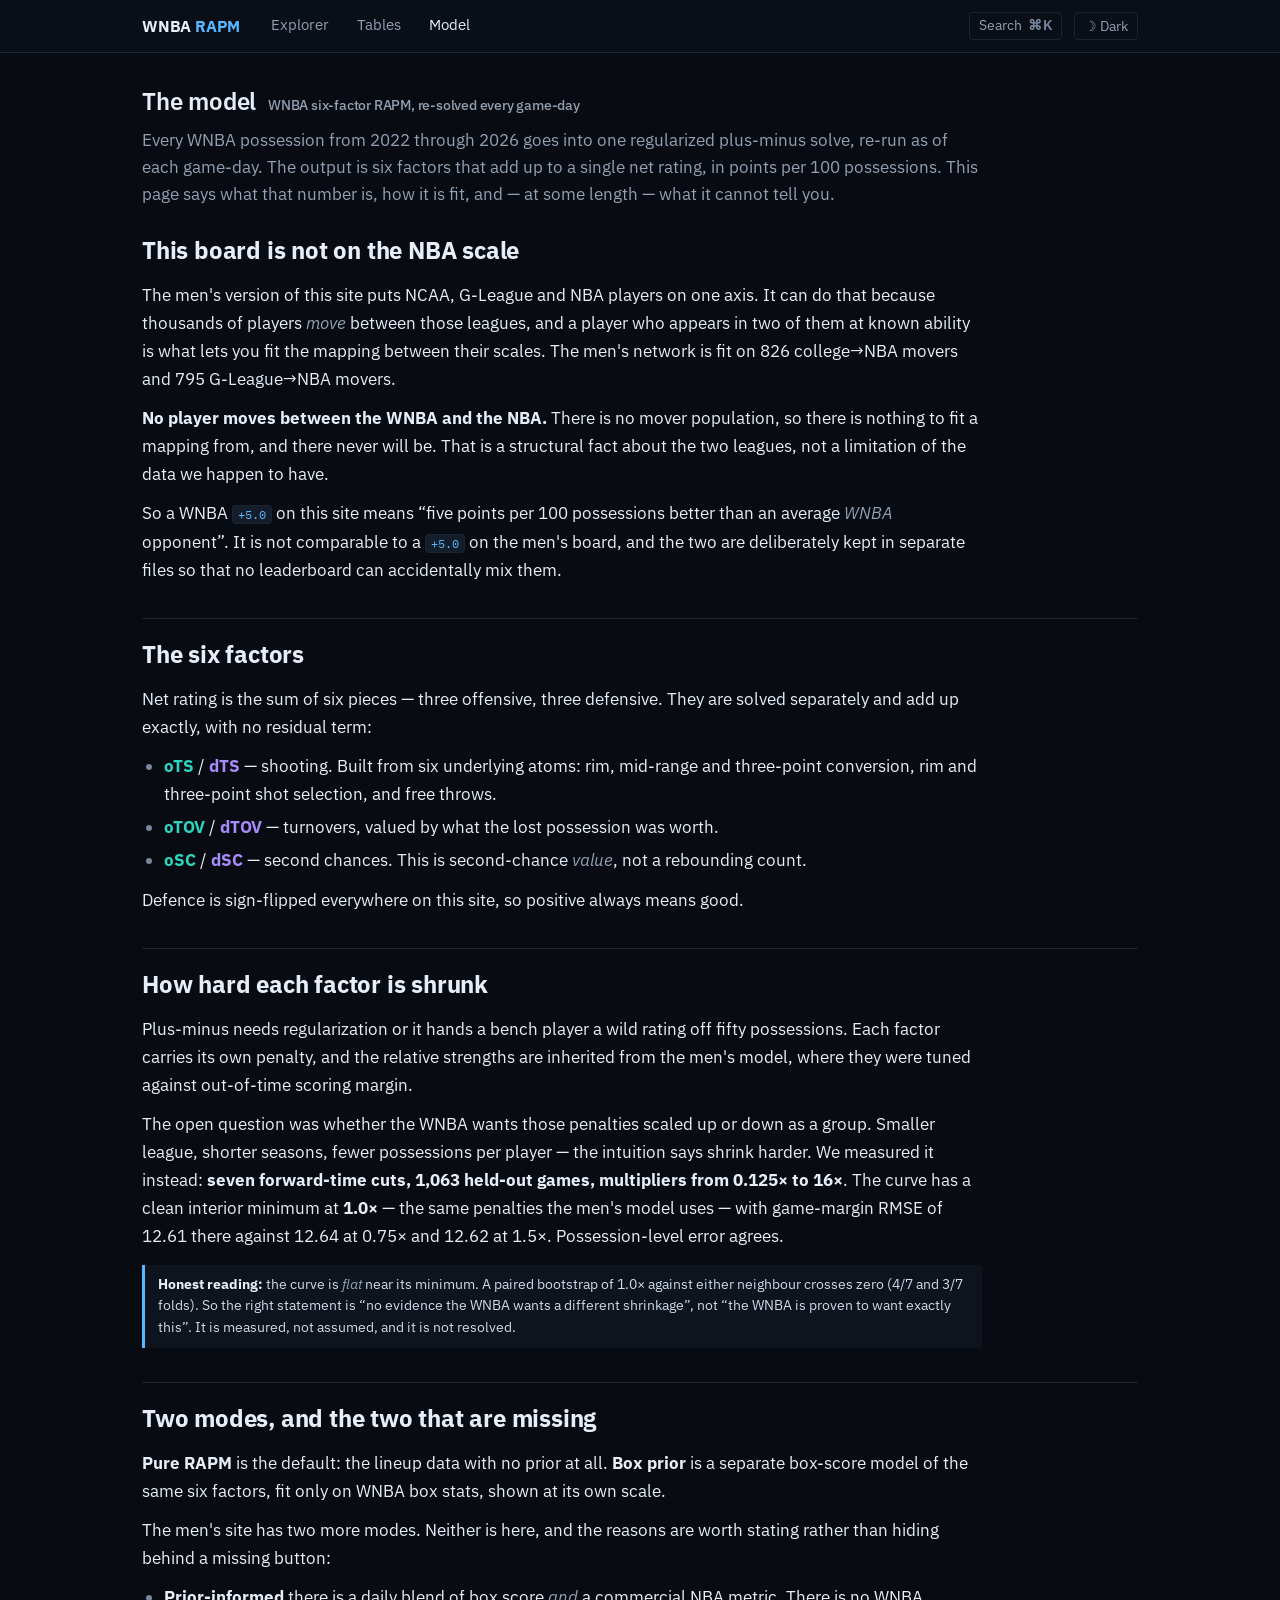
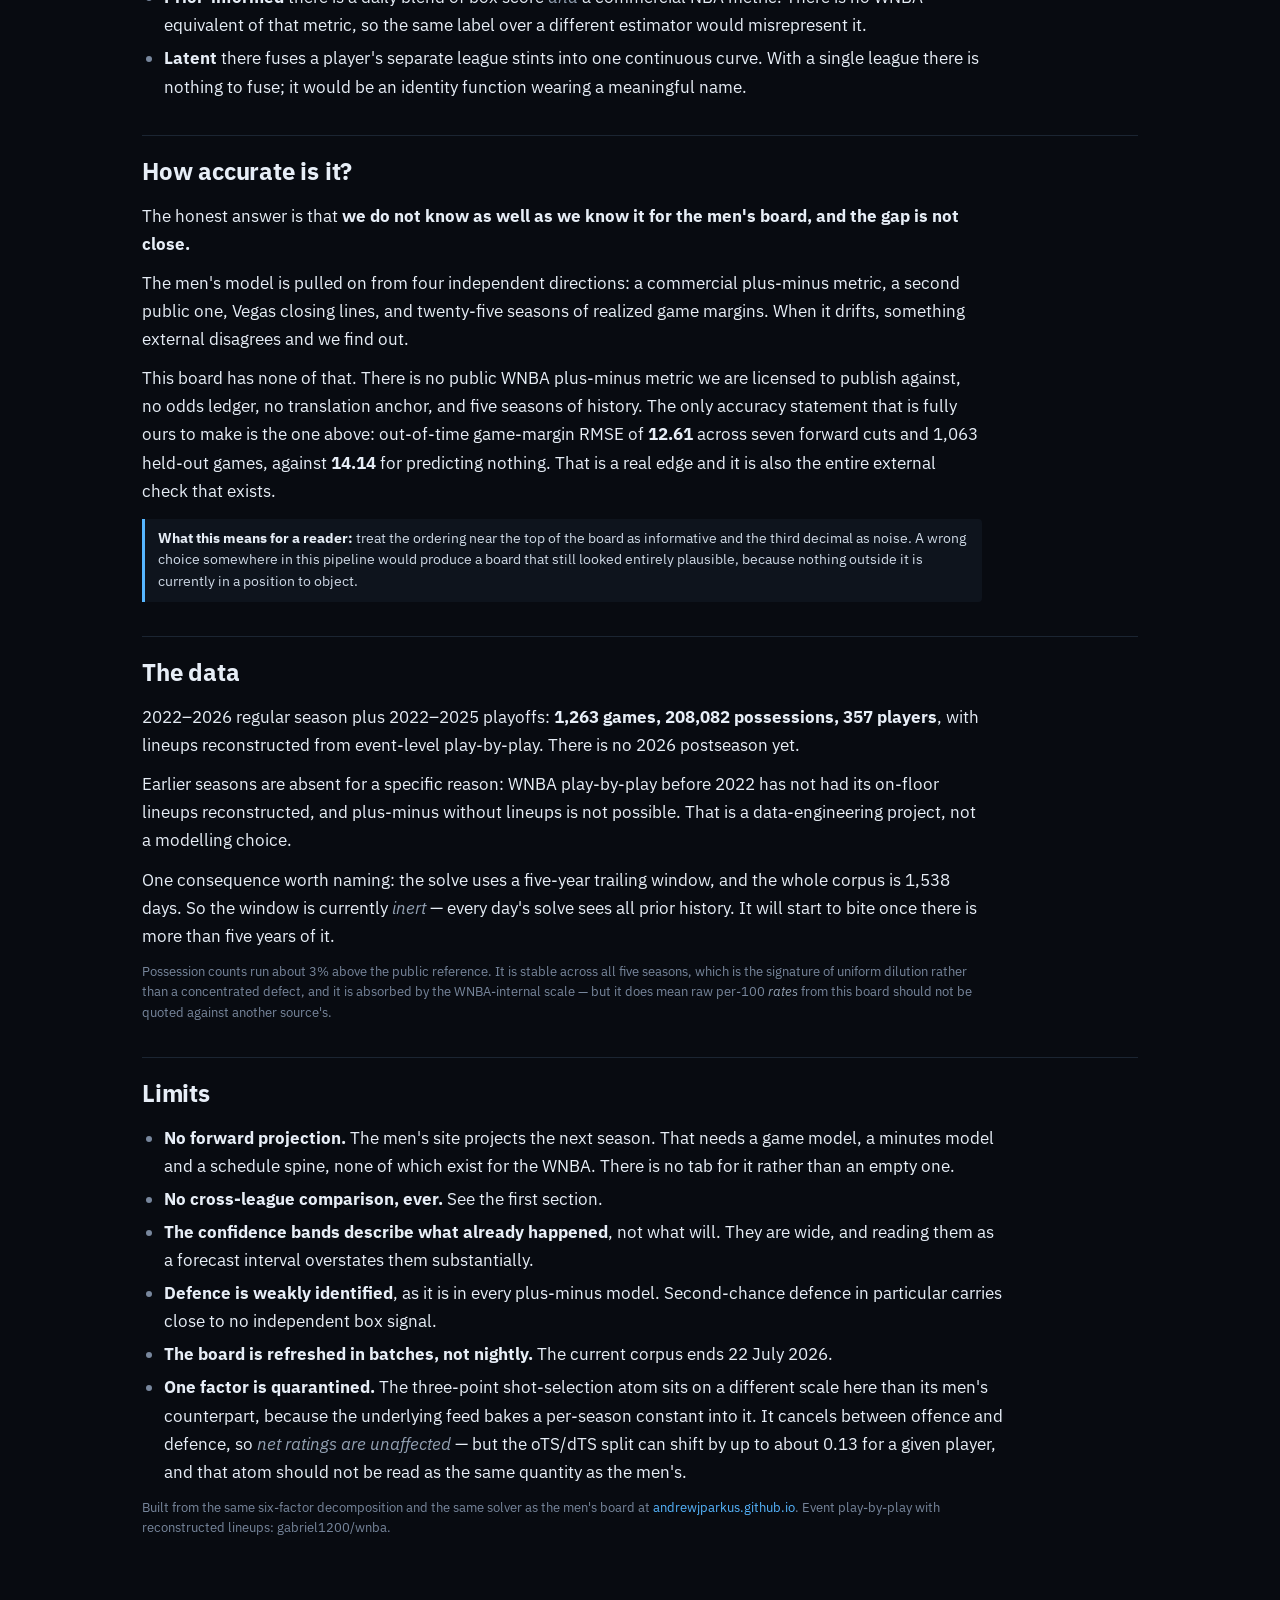
==== model.html @ 567971f6 "WNBA Daily RAPM — initial publish Six-factor WNBA RAPM re-solved every game-day, 2022-2026: 1,263 ga" ====
<!doctype html><html lang="en"><head>
<meta charset="utf-8"><meta name="viewport" content="width=device-width,initial-scale=1">
<title>Model — WNBA Daily RAPM</title>
<link rel="stylesheet" href="site.css">
<link rel="icon" href="favicon.svg"><link rel="manifest" href="manifest.webmanifest">
<style>
  /* Same one-column prose shell as the men's model page. Deliberately hand-written rather
     than forked: that page's spine is its accuracy and closing-line panels, and this board
     has neither. A fork would have been mostly deletions plus a misleading skeleton. */
  .doc{max-width:var(--maxw);margin:0 auto;padding:var(--sp-5) 22px 80px}
  .doc .lede{color:var(--muted);font-size:var(--fs-4);margin:8px 0 0;line-height:1.6;max-width:840px}
  .prose{min-width:0;line-height:1.65}
  .prose h2,.prose h3{scroll-margin-top:62px}
  .prose h2{font-size:var(--fs-5);font-weight:700;margin:34px 0 8px;padding-top:16px;
    border-top:1px solid var(--line);letter-spacing:-.2px;color:var(--text)}
  .prose h2:first-of-type{border-top:0;padding-top:6px;margin-top:16px}
  .prose h3{font-size:var(--fs-4);font-weight:700;margin:22px 0 6px;color:var(--text)}
  .prose p,.prose li{color:var(--text);font-size:var(--fs-4);line-height:1.65;max-width:840px}
  .prose p,.prose ul,.prose ol{margin:11px 0}
  .prose ul,.prose ol{padding-left:22px}
  .prose li{margin:5px 0}
  .prose li::marker{color:var(--faint)}
  .prose strong{color:var(--text);font-weight:700}
  .prose em{color:var(--muted)}
  .prose a{color:var(--accent);text-decoration:none}
  .prose a:hover{color:var(--text);text-decoration:underline}
  .prose code{background:var(--panel-3);border:1px solid var(--line);border-radius:var(--r-1);
    padding:1px 5px;font-size:12px;color:var(--accent);font-family:var(--font-mono)}
  .prose .scroll{margin:14px 0}
  .prose p.cap,.prose p.foot{font-size:var(--fs-1);color:var(--faint)}
  .prose .sub,.prose .sub li{font-size:var(--fs-2);color:var(--muted)}
  .prose .callout{font-size:var(--fs-2)}
  .prose>.scroll table.tbl td,.prose>.scroll table.tbl th{white-space:normal}
  :root{--off:#2dd4bf;--def:#a78bfa}
  :root[data-theme=light]{--off:#0e9e8c;--def:#7c3aed}
  .swoff{color:var(--off);font-weight:700}.swdef{color:var(--def);font-weight:700}
  @media(max-width:560px){ .doc{padding:18px 14px 60px} .prose h2{font-size:18px} }
</style></head>
<body>
<nav id="topnav" data-active="model"></nav>
<script src="charts.js"></script>
<script src="nav.js"></script>

<div class="doc">
  <h1>The model <small>WNBA six-factor RAPM, re-solved every game-day</small></h1>
  <p class="lede">Every WNBA possession from 2022 through 2026 goes into one regularized
  plus-minus solve, re-run as of each game-day. The output is six factors that add up to a
  single net rating, in points per 100 possessions. This page says what that number is, how
  it is fit, and — at some length — what it cannot tell you.</p>

  <div class="prose">

    <h2 id="scale">This board is not on the NBA scale</h2>
    <p>The men's version of this site puts NCAA, G-League and NBA players on one axis. It can
    do that because thousands of players <em>move</em> between those leagues, and a player who
    appears in two of them at known ability is what lets you fit the mapping between their
    scales. The men's network is fit on 826 college&rarr;NBA movers and 795 G-League&rarr;NBA
    movers.</p>
    <p><strong>No player moves between the WNBA and the NBA.</strong> There is no mover
    population, so there is nothing to fit a mapping from, and there never will be. That is a
    structural fact about the two leagues, not a limitation of the data we happen to have.</p>
    <p>So a WNBA <code>+5.0</code> on this site means &ldquo;five points per 100 possessions
    better than an average <em>WNBA</em> opponent&rdquo;. It is not comparable to a <code>+5.0</code>
    on the men's board, and the two are deliberately kept in separate files so that no
    leaderboard can accidentally mix them.</p>

    <h2 id="factors">The six factors</h2>
    <p>Net rating is the sum of six pieces &mdash; three offensive, three defensive. They are
    solved separately and add up exactly, with no residual term:</p>
    <ul>
      <li><span class="swoff">oTS</span> / <span class="swdef">dTS</span> &mdash; shooting.
      Built from six underlying atoms: rim, mid-range and three-point conversion, rim and
      three-point shot selection, and free throws.</li>
      <li><span class="swoff">oTOV</span> / <span class="swdef">dTOV</span> &mdash; turnovers,
      valued by what the lost possession was worth.</li>
      <li><span class="swoff">oSC</span> / <span class="swdef">dSC</span> &mdash; second chances.
      This is second-chance <em>value</em>, not a rebounding count.</li>
    </ul>
    <p>Defence is sign-flipped everywhere on this site, so positive always means good.</p>

    <h2 id="shrinkage">How hard each factor is shrunk</h2>
    <p>Plus-minus needs regularization or it hands a bench player a wild rating off fifty
    possessions. Each factor carries its own penalty, and the relative strengths are inherited
    from the men's model, where they were tuned against out-of-time scoring margin.</p>
    <p>The open question was whether the WNBA wants those penalties scaled up or down as a
    group. Smaller league, shorter seasons, fewer possessions per player &mdash; the intuition
    says shrink harder. We measured it instead: <strong>seven forward-time cuts, 1,063
    held-out games, multipliers from 0.125&times; to 16&times;</strong>. The curve has a clean
    interior minimum at <strong>1.0&times;</strong> &mdash; the same penalties the men's model
    uses &mdash; with game-margin RMSE of 12.61 there against 12.64 at 0.75&times; and 12.62 at
    1.5&times;. Possession-level error agrees.</p>
    <div class="callout"><strong>Honest reading:</strong> the curve is <em>flat</em> near its
    minimum. A paired bootstrap of 1.0&times; against either neighbour crosses zero (4/7 and
    3/7 folds). So the right statement is &ldquo;no evidence the WNBA wants a different
    shrinkage&rdquo;, not &ldquo;the WNBA is proven to want exactly this&rdquo;. It is measured,
    not assumed, and it is not resolved.</div>

    <h2 id="modes">Two modes, and the two that are missing</h2>
    <p><strong>Pure RAPM</strong> is the default: the lineup data with no prior at all.
    <strong>Box prior</strong> is a separate box-score model of the same six factors, fit only
    on WNBA box stats, shown at its own scale.</p>
    <p>The men's site has two more modes. Neither is here, and the reasons are worth stating
    rather than hiding behind a missing button:</p>
    <ul>
      <li><strong>Prior-informed</strong> there is a daily blend of box score <em>and</em> a
      commercial NBA metric. There is no WNBA equivalent of that metric, so the same label
      over a different estimator would misrepresent it.</li>
      <li><strong>Latent</strong> there fuses a player's separate league stints into one
      continuous curve. With a single league there is nothing to fuse; it would be an identity
      function wearing a meaningful name.</li>
    </ul>

    <h2 id="accuracy">How accurate is it?</h2>
    <p>The honest answer is that <strong>we do not know as well as we know it for the men's
    board, and the gap is not close.</strong></p>
    <p>The men's model is pulled on from four independent directions: a commercial plus-minus
    metric, a second public one, Vegas closing lines, and twenty-five seasons of realized game
    margins. When it drifts, something external disagrees and we find out.</p>
    <p>This board has none of that. There is no public WNBA plus-minus metric we are licensed
    to publish against, no odds ledger, no translation anchor, and five seasons of history.
    The only accuracy statement that is fully ours to make is the one above: out-of-time
    game-margin RMSE of <strong>12.61</strong> across seven forward cuts and 1,063 held-out
    games, against <strong>14.14</strong> for predicting nothing. That is a real edge and it is
    also the entire external check that exists.</p>
    <div class="callout"><strong>What this means for a reader:</strong> treat the ordering near
    the top of the board as informative and the third decimal as noise. A wrong choice
    somewhere in this pipeline would produce a board that still looked entirely plausible,
    because nothing outside it is currently in a position to object.</div>

    <h2 id="data">The data</h2>
    <p>2022&ndash;2026 regular season plus 2022&ndash;2025 playoffs: <strong>1,263 games,
    208,082 possessions, 357 players</strong>, with lineups reconstructed from event-level
    play-by-play. There is no 2026 postseason yet.</p>
    <p>Earlier seasons are absent for a specific reason: WNBA play-by-play before 2022 has not
    had its on-floor lineups reconstructed, and plus-minus without lineups is not possible.
    That is a data-engineering project, not a modelling choice.</p>
    <p>One consequence worth naming: the solve uses a five-year trailing window, and the whole
    corpus is 1,538 days. So the window is currently <em>inert</em> &mdash; every day's solve
    sees all prior history. It will start to bite once there is more than five years of it.</p>
    <p class="foot">Possession counts run about 3% above the public reference. It is stable
    across all five seasons, which is the signature of uniform dilution rather than a
    concentrated defect, and it is absorbed by the WNBA-internal scale &mdash; but it does mean
    raw per-100 <em>rates</em> from this board should not be quoted against another source's.</p>

    <h2 id="limits">Limits</h2>
    <ul>
      <li><strong>No forward projection.</strong> The men's site projects the next season. That
      needs a game model, a minutes model and a schedule spine, none of which exist for the
      WNBA. There is no tab for it rather than an empty one.</li>
      <li><strong>No cross-league comparison, ever.</strong> See the first section.</li>
      <li><strong>The confidence bands describe what already happened</strong>, not what will.
      They are wide, and reading them as a forecast interval overstates them substantially.</li>
      <li><strong>Defence is weakly identified</strong>, as it is in every plus-minus model.
      Second-chance defence in particular carries close to no independent box signal.</li>
      <li><strong>The board is refreshed in batches, not nightly.</strong> The current corpus
      ends 22 July 2026.</li>
      <li><strong>One factor is quarantined.</strong> The three-point shot-selection atom sits
      on a different scale here than its men's counterpart, because the underlying feed bakes a
      per-season constant into it. It cancels between offence and defence, so <em>net ratings
      are unaffected</em> &mdash; but the oTS/dTS split can shift by up to about 0.13 for a
      given player, and that atom should not be read as the same quantity as the men's.</li>
    </ul>

    <p class="foot">Built from the same six-factor decomposition and the same solver as the
    men's board at <a href="https://andrewjparkus.github.io/">andrewjparkus.github.io</a>.
    Event play-by-play with reconstructed lineups: gabriel1200/wnba.</p>
  </div>
</div>
</body></html>
---- site.css ----
/* ============================================================================
   site.css — the ONE shared stylesheet for every Daily RAPM page (Plan 15).
   Replaces the copy-pasted :root blocks + per-page component CSS. Every page
   does <link rel="stylesheet" href="site.css"> and uses the classes below.
   Tokens + components + the unified table + responsive rules live here so the
   interface is consistent and can never drift per-page again.
   ========================================================================== */

/* Type: two voices — Plex Sans (UI/prose, real tabular figures) and
   Plex Mono (readouts, axis ticks, code: the instrument voice). */
@import url('https://fonts.googleapis.com/css2?family=IBM+Plex+Mono:wght@400;500;600&family=IBM+Plex+Sans:ital,wght@0,400;0,500;0,600;0,700;1,400&display=swap');

/* ---- Tokens ---------------------------------------------------------------- */
/* CONTRAST FLOOR (2026-07-27). Every token that carries TEXT clears 4.5:1 against the WORST
   surface it can land on, and that surface is --panel-3 in BOTH themes: it is the table
   row-hover / .opt hover plate, so any cell ink meets it the moment a cursor crosses the row.
   Measuring against --panel alone is what hid the misses before — light --pos read 3.35 on
   --panel but only 2.79 on --panel-3, and every number on every board was below the floor.
   Marks (chart strokes, borders, band fills) are held to 3:1 against what they composite onto.
   Light --panel-3 #e3ebf5 is the DARKEST light surface; dark --panel-3 #141e2b is the LIGHTEST
   dark one — so both are the binding case for their theme. Re-measure on both if you touch these. */
:root{
  /* dark palette (default) */
  --bg:#080b11; --panel:#0e141d; --panel-2:#0c121b; --panel-3:#141e2b;
  --line:#1b2532; --line-2:#121a25; --navbg:#0a0e16;
  /* --muted/--faint lifted 2026-07-27: --faint measured 2.76 on --panel-3, i.e. every .note,
     .cap, .foot and axis tick was under the text floor in dark exactly as --pos was in light.
     --muted came with it (4.90 -> 6.31) because a --faint at the floor lands within dL* 2 of the
     old --muted and the two rungs collapse into one grey; the ramp is now L* 94 / 65 / 56. */
  --text:#e7eef7; --muted:#92a0b2; --faint:#78879d;
  --accent:#56b6ff; --accent-ink:#06121f; --grid:#161f2c;
  /* league colors — NBA blue / G-League orange / NCAA rose. Three different HUE
     FAMILIES on purpose: the old teal+purple pair sat 39 deg from NBA blue in Lab
     hue and collapsed to dE 1.1 under deuteranopia (i.e. identical). */
  --nba:#4aa8ff; --gleague:#ff9138; --college:#ff5f8f; --wnba:#2ec4b6;
  /* status / sign colors. --zero lifted 2026-07-27 (3.09 -> 4.98 on --panel-3): it prints as a
     number in the same columns as --pos/--neg, so it is text and takes the text floor. */
  --pos:#3ddc97; --neg:#ff6b6b; --zero:#7f8da1;
  /* page-specific accents kept as tokens so they theme too */
  --pure:#56b6ff; --box:#f2a154; --amp:#2dd4bf; --amber:#f0b429;
  /* type scale — bumped TWICE on 2026-07-26. First notch: "the text and numbers are small" (the old
     scale bottomed out at 9-11px on readouts and axis ticks). Second: "slightly bigger text overall
     on the page instead of condensing everything" — so the answer to a crowded panel is a bigger
     type ramp, not tighter copy. Every page draws its type from these six tokens, so the whole site
     moves together and nothing can drift back per-page. */
  --fs-1:12.5px; --fs-2:14px; --fs-3:15px; --fs-4:17px; --fs-5:24px; --fs-6:28px;
  /* spacing scale (4px base) */
  --sp-1:4px; --sp-2:8px; --sp-3:12px; --sp-4:16px; --sp-5:24px; --sp-6:36px;
  /* radius + layout */
  --r-1:4px; --r-2:7px; --maxw:1040px;
  --font:"IBM Plex Sans","Helvetica Neue",Helvetica,Arial,sans-serif;
  --font-mono:"IBM Plex Mono",ui-monospace,SFMono-Regular,Menlo,monospace;
}
/* light theme: token-only override (toggle in nav.js, persisted in localStorage) */
:root[data-theme=light]{
  --bg:#f5f8fc; --panel:#ffffff; --panel-2:#eef3f9; --panel-3:#e3ebf5;
  --line:#d7e0ec; --line-2:#e6edf5; --navbg:#ffffff;
  /* --faint was 2.44 on --panel-3 — the worst miss on the site, and it carries .note/.cap/.foot
     and every axis tick. --muted moved with it for the same ramp reason as dark: L* 8 / 37 / 44. */
  --text:#0e1828; --muted:#4b5766; --faint:#5b6a7e;
  --accent:#1b68c0; --accent-ink:#ffffff; --grid:#e6edf5;
  /* league colors stay put: with .gl/.nb/.co unused they are MARKS only (chart strokes, badge
     tints), and the worst of them clears the 3:1 mark floor on --panel-3. --accent no longer
     equals --nba on purpose — one is the interactive-affordance ink, the other is league identity. */
  --nba:#1f7ae0; --gleague:#c05600; --college:#c81e5a; --wnba:#0f8a80;
  /* --pos was the reported bug: 3.35 on --panel, 2.79 on --panel-3. Both sign colors now sit at
     4.58 on --panel-3 and within 0.1 L* of each other, so neither outweighs the other — a green
     that reads heavier than its red is the same defect wearing the other sign. */
  --pos:#0d784f; --neg:#c72b2c; --zero:#566478;
  /* --amber had NO light override at all: #f0b429 measured 1.86 on --panel, so the projection
     readout and the trade page's cold-minutes note were failing even the 3:1 MARK floor. */
  --pure:#1f7ae0; --box:#9a581c; --amp:#0e9e8c; --amber:#88620a;
}

/* ---- Base ------------------------------------------------------------------ */
*{box-sizing:border-box}
html,body{margin:0}
body{background:var(--bg);color:var(--text);font-family:var(--font);
  -webkit-font-smoothing:antialiased;line-height:1.5}
/* every chart's tick labels, axis numbers & radar factor names are data: mono */
svg,svg text{font-family:var(--font-mono)}
svg{display:block;width:100%;height:auto}
a{color:var(--accent);text-decoration:none}
a:hover{color:var(--text)}
/* THE SITE'S OWN FOCUS RING. It did not exist until 2026-07-28, which meant every .seg button,
   .btn, .chip, .help and nav tab fell back to the UA default — and team2027.html:47-50 had already
   scoped its franchise-coloured ring "so the shared top nav keeps the site's own ring", assuming
   this rule was here. It was not. :focus-visible, not :focus, so a mouse click never draws it.
   2px/offset 2px/radius 2px matches team2027's ring exactly, so the two read as one system. */
:focus-visible{outline:2px solid var(--accent);outline-offset:2px;border-radius:2px}
.wrap{max-width:var(--maxw);margin:0 auto;padding:var(--sp-5) 22px 70px}

/* page headings */
h1{font-size:var(--fs-5);margin:6px 0 0;font-weight:600;letter-spacing:-.2px}
h1 b{color:var(--accent);font-weight:700}
h1 small{font-size:13.5px;color:var(--muted);font-weight:500;margin-left:6px}
.sub{color:var(--muted);font-size:var(--fs-2);margin:6px 0 0;line-height:1.5;max-width:840px}
.note{color:var(--faint);font-size:13px;margin:8px 0 0;line-height:1.6;max-width:840px}
.sectitle{font-size:var(--fs-3);font-weight:700;color:#aebccd;margin:22px 0 8px;letter-spacing:.2px}
:root[data-theme=light] .sectitle{color:#33425a}
.legend{font-size:13px;color:var(--muted);margin-top:8px;line-height:1.6;max-width:840px}
.foot{color:var(--faint);font-size:12.5px;margin-top:28px;line-height:1.7;max-width:840px}
.cap{color:var(--faint);font-size:12.5px;margin-top:var(--sp-3);line-height:1.55;max-width:840px}
.empty,.msg{color:var(--muted);text-align:center;padding:72px 0;font-size:16px}

/* ---- Nav (moved out of nav.js so it themes + can't drift) ------------------ */
.topnav{border-bottom:1px solid var(--line);background:var(--navbg);position:sticky;top:0;z-index:50}
.topnav .navinner{max-width:var(--maxw);margin:0 auto;padding:0 22px;display:flex;
  align-items:center;gap:6px;height:52px;overflow-x:auto;-webkit-overflow-scrolling:touch}
.topnav .brand{font-size:16px;font-weight:700;letter-spacing:-.2px;margin-right:14px;
  color:var(--text);text-decoration:none;white-space:nowrap}
.topnav .brand b{color:var(--accent)}
.topnav .tab{font-size:var(--fs-3);color:var(--muted);text-decoration:none;padding:16px 11px;
  border-bottom:2px solid transparent;white-space:nowrap}
.topnav .tab:hover{color:var(--text)}
.topnav .tab.active{color:var(--text);border-bottom-color:var(--accent)}
.topnav .navspace{flex:1 1 auto}
.topnav .themebtn{cursor:pointer;background:none;border:1px solid var(--line);color:var(--muted);
  font:inherit;font-size:14px;line-height:1;padding:6px 9px;border-radius:var(--r-1);white-space:nowrap}
.topnav .themebtn:hover{color:var(--text);border-color:var(--accent)}

/* ---- Search box (Explorer / compare) -------------------------------------- */
.searchbox{position:relative;max-width:480px;margin:16px 0 6px}
.searchbox input{width:100%;padding:11px 14px;font-size:15.5px;background:var(--panel);
  border:1px solid var(--line);color:var(--text);outline:none;border-radius:var(--r-1)}
.searchbox input:focus{border-color:var(--accent)}
.drop{position:absolute;top:46px;left:0;right:0;background:var(--panel-2);border:1px solid var(--line);
  z-index:30;max-height:330px;overflow-y:auto;display:none;border-radius:var(--r-1)}
.opt{padding:8px 13px;cursor:pointer;display:flex;justify-content:space-between;gap:10px;
  border-bottom:1px solid var(--line-2);align-items:center}
.opt:hover,.opt.active{background:var(--panel-3)}
.opt .nm{font-size:var(--fs-3);font-weight:600}
.opt .meta{font-size:var(--fs-1);color:var(--muted);display:flex;gap:7px;align-items:center}

/* ---- Badges (league) + chips ---------------------------------------------- */
.badge{font-size:11px;padding:2px 6px;font-weight:700;letter-spacing:.3px;border-radius:3px}
.b-n{background:rgba(74,168,255,.16);color:#9fccff}
.b-g{background:rgba(255,145,56,.16);color:#ffc48f}
.b-c{background:rgba(255,95,143,.16);color:#ffa8c4}
.b-w{background:rgba(46,196,182,.16);color:#8fe3d9}
/* badges had no light-theme override at all — dark tints were bleeding into light */
:root[data-theme=light] .b-n{background:rgba(31,122,224,.16);color:#14508f}
:root[data-theme=light] .b-g{background:rgba(192,86,0,.16);color:#8a3d00}
:root[data-theme=light] .b-c{background:rgba(200,30,90,.16);color:#8f1440}
:root[data-theme=light] .b-w{background:rgba(15,138,128,.16);color:#0a5a53}
.chip{font-size:13.5px;padding:5px 11px;background:var(--panel);border:1px solid var(--line);
  color:var(--muted);cursor:pointer;border-radius:var(--r-1)}
.chip:hover{color:var(--text);border-color:var(--accent)}

/* ---- Cards / panels / KPIs ------------------------------------------------- */
.card{border:1px solid var(--line);background:var(--panel);border-radius:var(--r-1)}
.netcard{border:1px solid var(--line);background:var(--panel);margin:14px 0;padding:6px 8px 2px;border-radius:var(--r-1)}
.grid{display:grid;grid-template-columns:repeat(auto-fit,minmax(220px,1fr));gap:10px;margin-top:10px}
.cell{border:1px solid var(--line);background:var(--panel);padding:5px 7px 2px;border-radius:var(--r-1)}
/* Panel header = a LOCKUP, not a justified row. It used to be `justify-content:space-between`,
   which on a 493px factor cell threw the label ("oTOV") hard left and the number ("−0.59 ±0.69")
   hard right with ~380px of nothing between them — you had to saccade across the card to pair a
   name with its value (owner, 2026-07-26). Label and number now sit adjacent at the left and read
   as one unit; anything that still wants the right edge asks for it with `margin-left:auto`
   (the net card's off/def + projection controls do exactly that). */
.ctitle{font-size:13.5px;font-weight:700;color:#aebccd;display:flex;gap:var(--sp-2);
  align-items:baseline;padding:2px 2px 6px}
:root[data-theme=light] .ctitle{color:#33425a}
/* Owner 2026-07-26: label and number are the SAME size — they read as one lockup, and the number
   no longer has to shout to be found now that it sits beside its label. */
.ctitle .v{font-family:var(--font-mono);font-size:13.5px;font-weight:600;color:var(--text);
  font-variant-numeric:tabular-nums;letter-spacing:-.2px;line-height:1}
.ctitle .v b{color:var(--text);font-weight:600}
/* The trailing ±SE (and the opt-in O/D split) are qualifiers on the headline, not headlines.
   Scoped to spans that FOLLOW the <b> deliberately: in compare mode setHoverMulti's put() fills
   .v with one bare <span> per player and no <b> at all, and those spans ARE the headline — a plain
   `.ctitle .v span` rule would shrink every compared player's number to footnote size. */
.ctitle .v b ~ span{font-size:12px;font-weight:500;letter-spacing:0}
/* KPI block — big number stat for team/player headers */
.kpis{display:grid;grid-template-columns:repeat(auto-fit,minmax(130px,1fr));gap:10px;margin:14px 0}
.kpi{border:1px solid var(--line);background:var(--panel);padding:10px 14px;border-radius:var(--r-1)}
.kpi .k{font-size:12.5px;color:var(--muted);font-weight:600}
.kpi .v{font-family:var(--font-mono);font-size:24px;font-weight:600;margin-top:2px;
  font-variant-numeric:tabular-nums;letter-spacing:-.3px}
.kpi .x{font-size:12.5px;color:var(--faint);margin-top:1px}

/* ---- Segmented control + buttons ------------------------------------------ */
/* overflow-x:auto (after the hidden, so only the x axis changes) lets a control that cannot fit
   scroll instead of being clipped: the buttons are nowrap and a .seg cannot wrap internally, so on
   a phone the Tables page's five-way table picker ran past the viewport edge with its last option
   unreachable. Vertical stays hidden so the radius still clips. */
.seg{display:inline-flex;border:1px solid var(--line);border-radius:var(--r-2);overflow:hidden;
  overflow-x:auto;max-width:100%;background:var(--panel-2)}
.seg button{font:inherit;font-size:13.5px;font-weight:600;color:var(--muted);background:none;border:none;
  padding:6px 12px;cursor:pointer;transition:background .12s,color .12s;white-space:nowrap}
.seg button:hover{color:var(--text)}
.seg button.on{color:var(--accent-ink);background:var(--accent)}
.seg button:disabled{opacity:.32;cursor:not-allowed}
.seg button:disabled:hover{color:var(--muted)}
.seglab{font-size:13px;color:var(--faint);margin-right:2px}
.btn{font-size:13.5px;font-weight:600;color:var(--muted);background:var(--panel);border:1px solid var(--line);
  padding:6px 12px;cursor:pointer;border-radius:var(--r-1)}
.btn:hover{color:var(--text);border-color:var(--accent)}
.btn.active{color:var(--text);border-color:var(--accent);background:var(--panel-3)}

/* ---- The ONE table (Tables / Teams / Trade) ------------------------------- */
.scroll{overflow-x:auto;border:1px solid var(--line);background:var(--panel);border-radius:var(--r-1)}
table.tbl{border-collapse:collapse;width:100%;font-size:13.5px;
  font-variant-numeric:tabular-nums;font-feature-settings:"tnum"}
/* compact body cells everywhere (matches the Team page) — keeps every table consistent
   and stops the Tables page / trade ledger from rendering at the 16px browser default */
table.tbl th,table.tbl td{padding:6px 8px;text-align:right;white-space:nowrap;border-bottom:1px solid var(--line-2)}
table.tbl tbody td{font-size:13.5px}
table.tbl thead th{font-size:12.5px;color:var(--muted);font-weight:600;background:var(--panel-2);
  border-bottom:1px solid var(--line);position:sticky;top:0;z-index:1}
table.tbl thead th.sortable{cursor:pointer;user-select:none}
table.tbl thead th.sortable:hover{color:var(--text)}
table.tbl th.l,table.tbl td.l{text-align:left}
table.tbl td.rank{color:var(--muted);font-size:13px;width:32px}
table.tbl tbody tr:hover>td{background:var(--panel-3)}
table.tbl th.grp{color:#9fb0c4;border-left:1px solid var(--line)}
/* .grp headers were the one table token with no light-theme override: #9fb0c4 on the light thead
   is ~2:1, i.e. the grouped columns' headings ("Proj net", "Wins contributed") faded out on every
   page that groups columns. Matches the .sectitle / .ctitle overrides above. */
:root[data-theme=light] table.tbl th.grp{color:#33425a}
table.tbl td.grp{border-left:1px solid var(--line-2)}
table.tbl td.net{font-weight:700}
table.tbl tr.total td{border-top:1px solid var(--line);border-bottom:none;font-weight:700;background:var(--panel-2)}
/* sign colors (shared everywhere) */
.pos{color:var(--pos)} .neg{color:var(--neg)} .zero{color:var(--zero)}
/* league name spans */
.gl{color:var(--gleague);font-weight:700}.nb{color:var(--nba);font-weight:700}.co{color:var(--college);font-weight:700}.wn{color:var(--wnba);font-weight:700}

/* ---- Banners / callouts --------------------------------------------------- */
.banner{margin-top:16px;padding:10px 13px;border-radius:var(--r-1);font-size:var(--fs-2);line-height:1.5}
.banner.ok{background:#0d2018;border:1px solid #1f4d38;color:var(--pos)}
.banner.warn{background:#241c08;border:1px solid #5c4912;color:var(--amber)}
/* The two plates were hard-coded dark and had no light override, so the light theme was painting
   a dark green/brown block into a white page and, once --pos and --amber came down to the text
   floor, the ink on those plates fell to 3.09 and 3.05. Light gets its own tinted plates: the ink
   measures 4.71 (ok) and 4.75 (warn) on them. The 1px edge is a plate boundary, not a state
   indicator — the fill and the ink carry the state — so it is held at the same ~1.8 presence the
   dark plates have always shipped rather than at the 3:1 mark floor. */
:root[data-theme=light] .banner.ok{background:#dff2e7;border-color:#7ec4a8}
:root[data-theme=light] .banner.warn{background:#faedcd;border-color:#d9b757}
.callout{font-size:var(--fs-2);color:#cfdae7;background:var(--panel);border-left:3px solid var(--accent);
  padding:9px 13px;margin:14px 0;line-height:1.55;max-width:840px;border-radius:0 var(--r-1) var(--r-1) 0}
:root[data-theme=light] .callout{color:#2a3a52}

/* ---- Chart helpers (used by charts.js output) ----------------------------- */
/* 95% measurement CI envelope. Themed here rather than hard-coded on the polygon: the dark-mode
   wash (#8aa0bb @ .07) all but vanished on the white light-mode panel, so light gets its own
   darker, slightly stronger step. Do not narrow or rescale the band itself (F1) — this is purely
   how visible the same envelope is. */
.ciband{fill:#8aa0bb;fill-opacity:.07}
:root[data-theme=light] .ciband{fill:#61728a;fill-opacity:.15}
/* var(--faint), not #3a4862: the hard-coded hairline measured 9.20 on the light --panel but 2.01
   on the dark one, so the hover crosshair — the affordance that tells you which date you are
   reading — was under the 3:1 mark floor in the DEFAULT theme and far over-inked in the other.
   Themed, it lands at 5.5 light / 5.1 dark: the same weight in both. */
.crosshair{stroke:var(--faint);stroke-width:1;stroke-dasharray:3 3;pointer-events:none}
.hdot{pointer-events:none;stroke:var(--bg);stroke-width:1.2}
.spark{display:inline-block;vertical-align:middle}

/* ---- Inline methodology tooltip ( ? next to a factor ) -------------------- */
.help{display:inline-block;width:15px;height:15px;line-height:13px;text-align:center;font-size:10.5px;
  font-weight:700;color:var(--muted);border:1px solid var(--line);border-radius:50%;cursor:help;
  vertical-align:middle;position:relative;top:-1px}
.help:hover{color:var(--text);border-color:var(--accent)}
/* CSS-only hover tooltip driven by data-tip (avoids the slow/unstyled native title= popup).
   Keyed on the ATTRIBUTE, not on .help: the affordance is "this element has a definition", and the
   circled ? is only its most common carrier. A chip or a column header can carry one too (the
   2026-07-26 prose cull moved a lot of body copy into exactly those). Every data-tip carrier needs
   its own positioning context or the bubble anchors to some distant ancestor.
   ponytail: edge-clips at the viewport right for v1; max-width keeps it small. */
[data-tip]{position:relative}
[data-tip]:hover::after{
  content:attr(data-tip);position:absolute;left:50%;bottom:calc(100% + 6px);transform:translateX(-50%);
  background:var(--panel-2);color:var(--text);border:1px solid var(--line);border-radius:var(--r-1);
  padding:8px 11px;font-size:13px;font-weight:400;line-height:1.45;width:max-content;max-width:260px;
  white-space:normal;text-align:left;z-index:60;box-shadow:0 6px 18px rgba(0,0,0,.4);pointer-events:none}
[data-tip]:hover::before{
  content:'';position:absolute;left:50%;bottom:calc(100% + 1px);transform:translateX(-50%);
  border:5px solid transparent;border-top-color:var(--line);z-index:60}

/* ---- Command palette (Cmd-K / "/" global search; built by nav.js) --------- */
.navsearch{cursor:pointer;background:none;border:1px solid var(--line);color:var(--muted);font:inherit;
  font-size:13.5px;line-height:1;padding:6px 9px;border-radius:var(--r-1);white-space:nowrap;margin-right:6px}
.navsearch:hover{color:var(--text);border-color:var(--accent)}
.navsearch b{color:var(--faint);font-weight:600;margin-left:6px;letter-spacing:.3px}
.pal-bg{position:fixed;inset:0;background:rgba(4,7,12,.55);z-index:100;display:none;
  align-items:flex-start;justify-content:center;padding-top:11vh}
.pal-bg.open{display:flex}
.pal{width:min(560px,92vw);background:var(--panel);border:1px solid var(--line);border-radius:var(--r-2);
  box-shadow:0 12px 34px rgba(0,0,0,.42);overflow:hidden}
.pal>input{width:100%;padding:14px 16px;font-size:15px;background:var(--panel);border:none;
  border-bottom:1px solid var(--line);color:var(--text);outline:none}
.pal-list{max-height:48vh;overflow-y:auto}
.pal-list .opt{border-bottom:1px solid var(--line-2)}
.pal-empty{padding:18px;color:var(--muted);font-size:14.5px;text-align:center}
.pal-hint{display:flex;gap:14px;padding:7px 14px;border-top:1px solid var(--line-2);font-size:12px;color:var(--faint)}
.pal-hint b{color:var(--muted);font-weight:600}

/* ---- Responsive ----------------------------------------------------------- */
@media(max-width:560px){
  .wrap{padding:18px 14px 60px}
  h1{font-size:18px}
  .kpis{grid-template-columns:repeat(auto-fit,minmax(110px,1fr))}
}
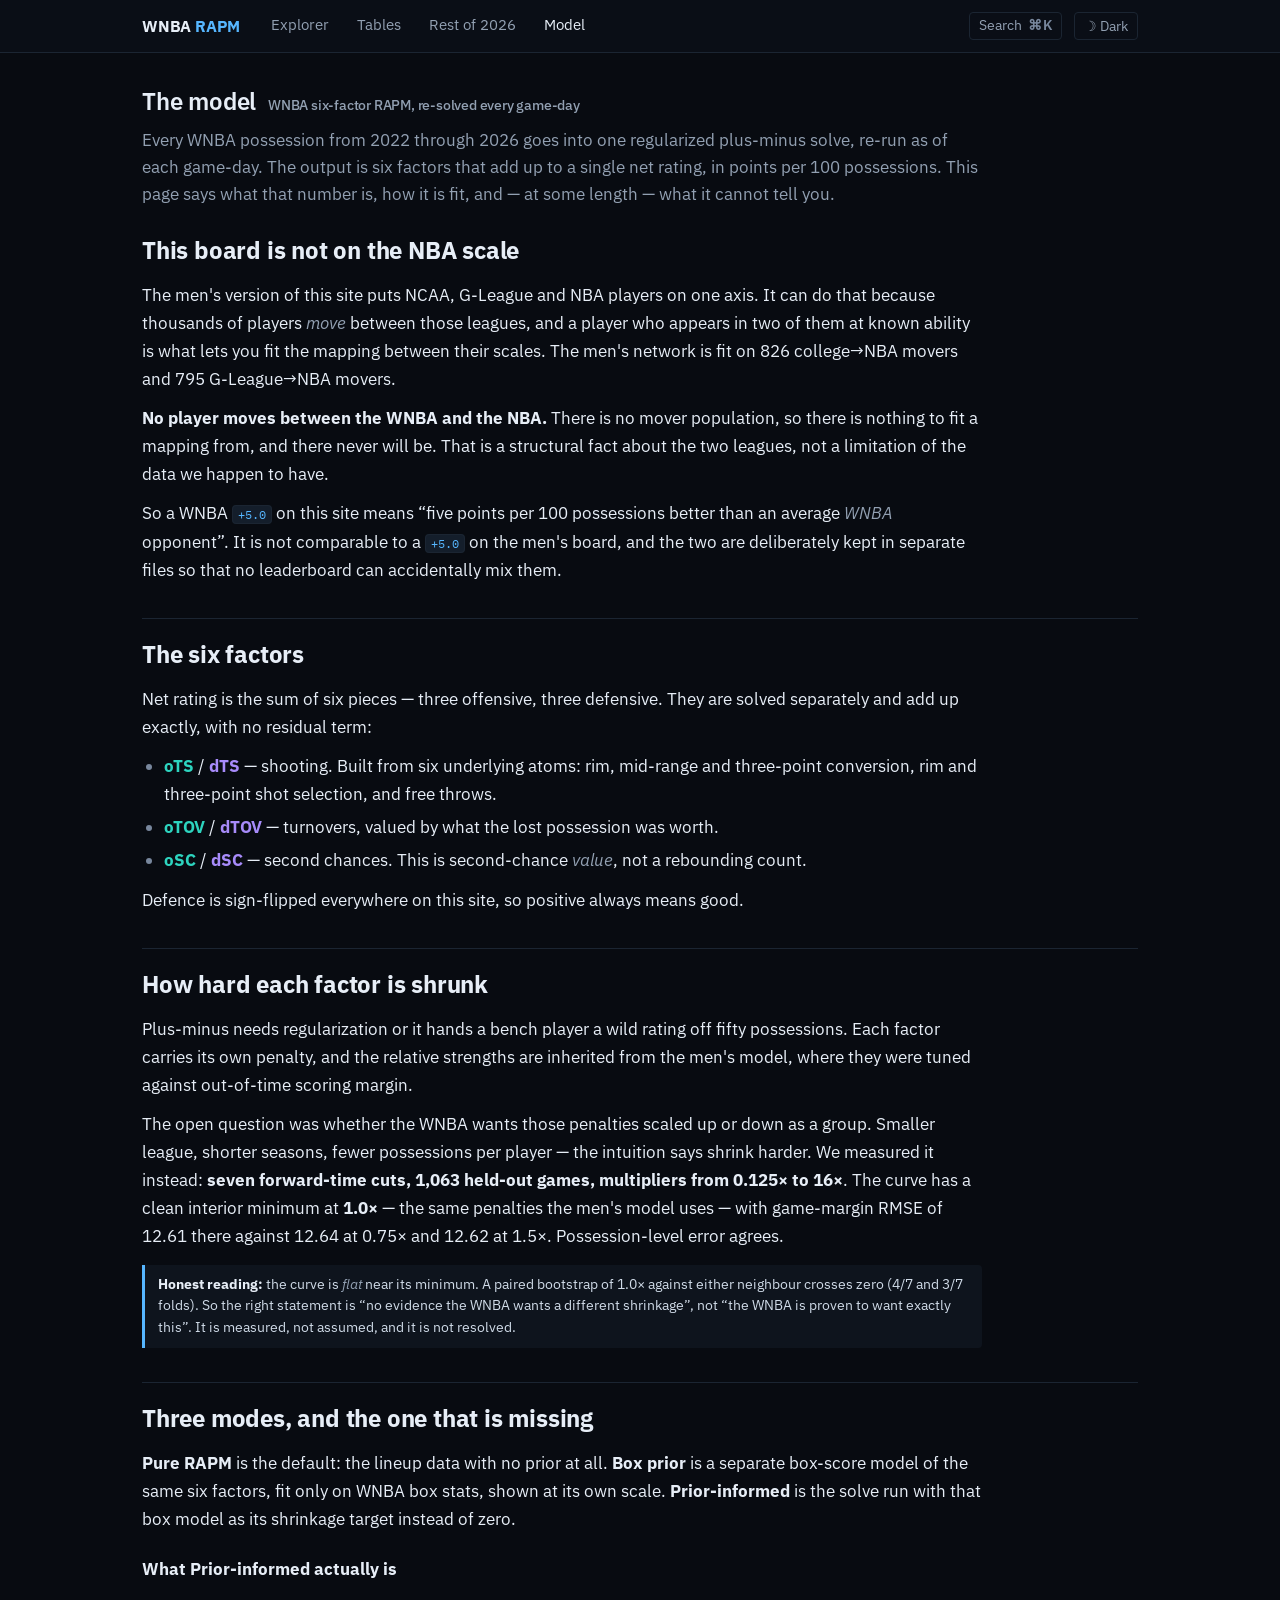
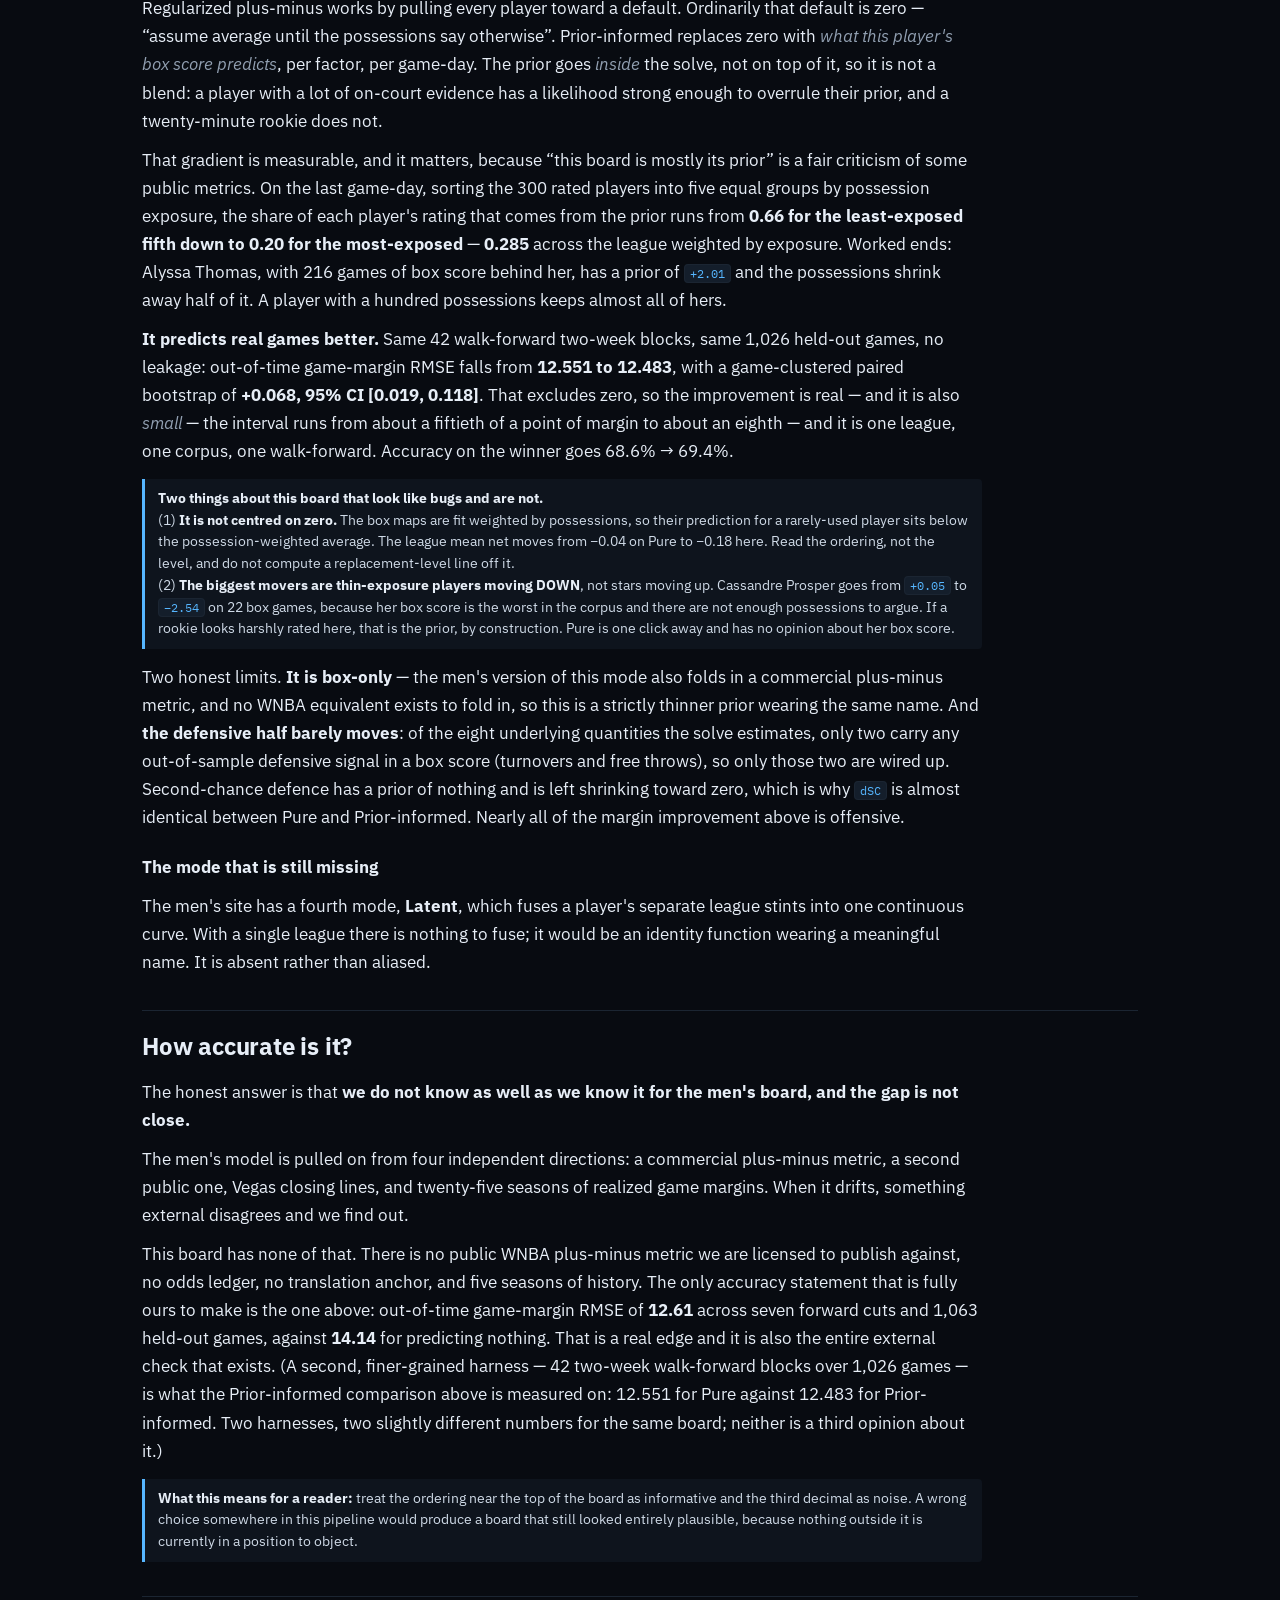
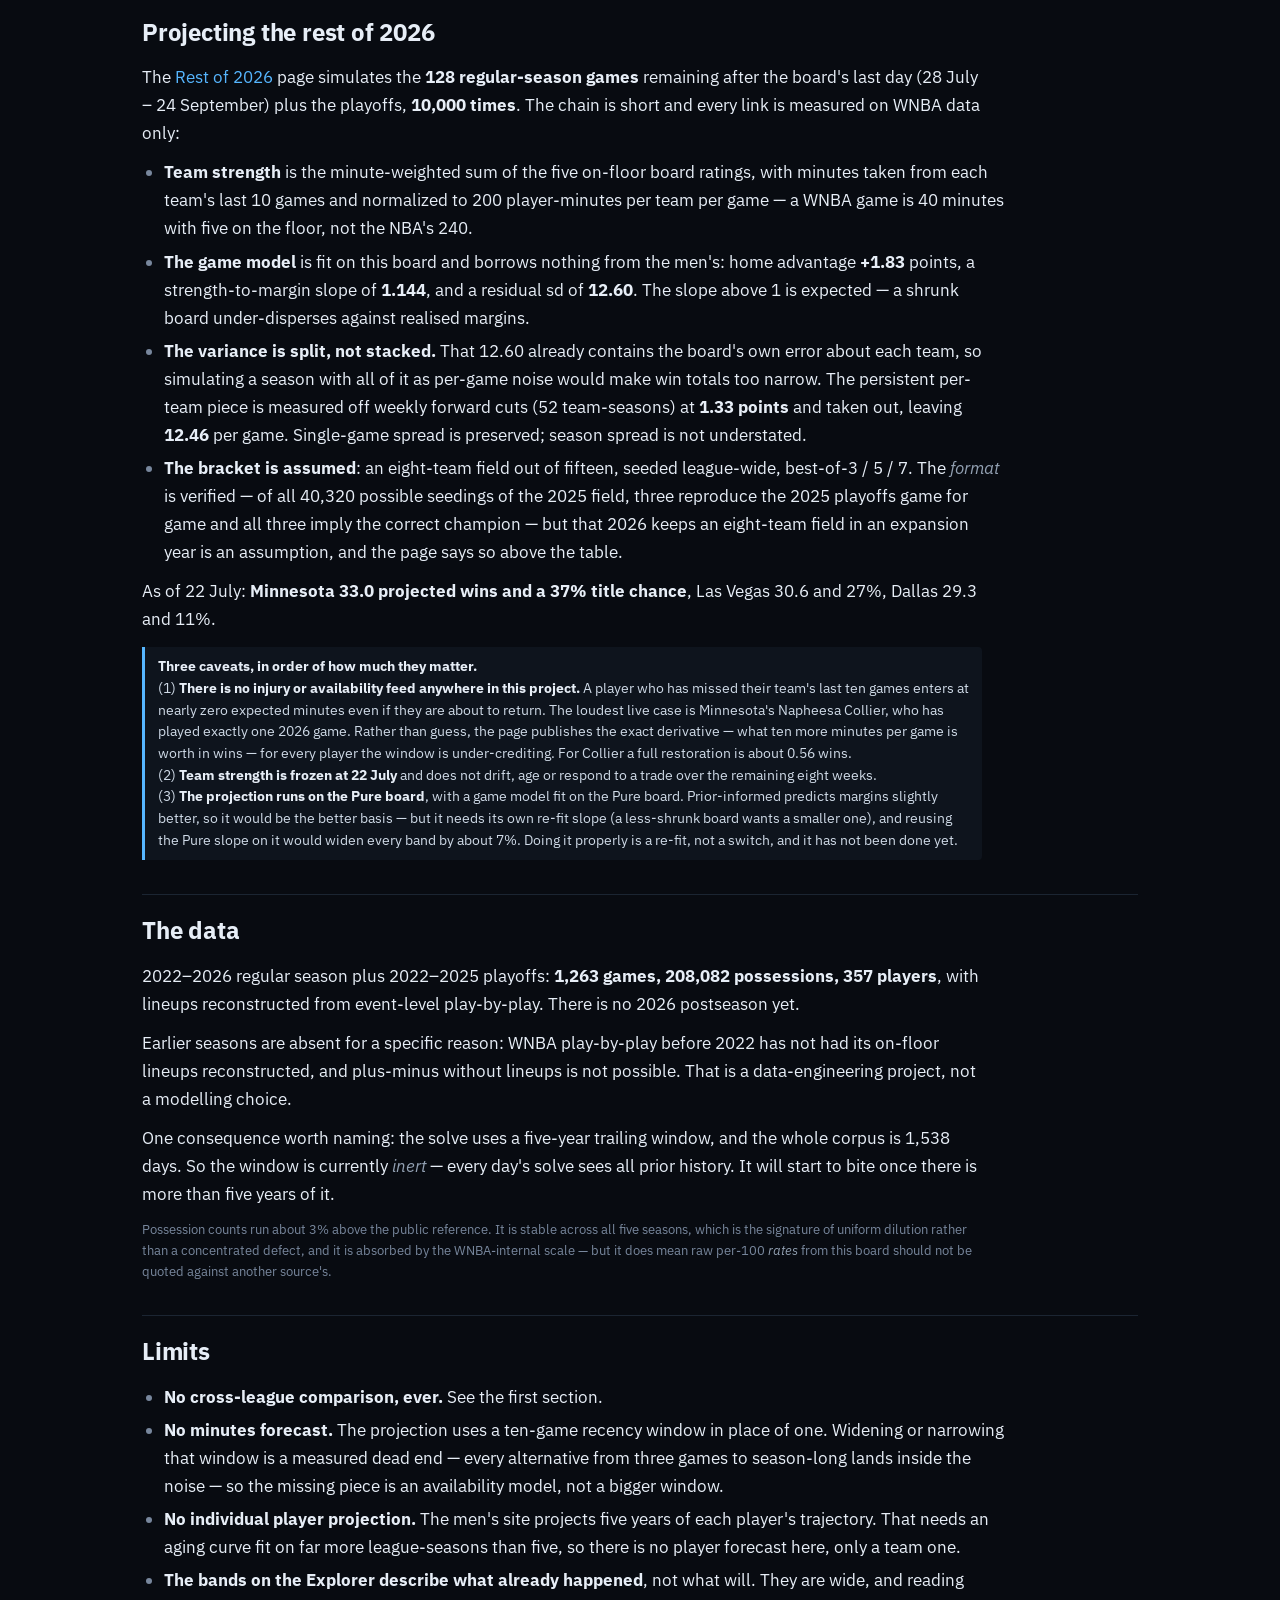
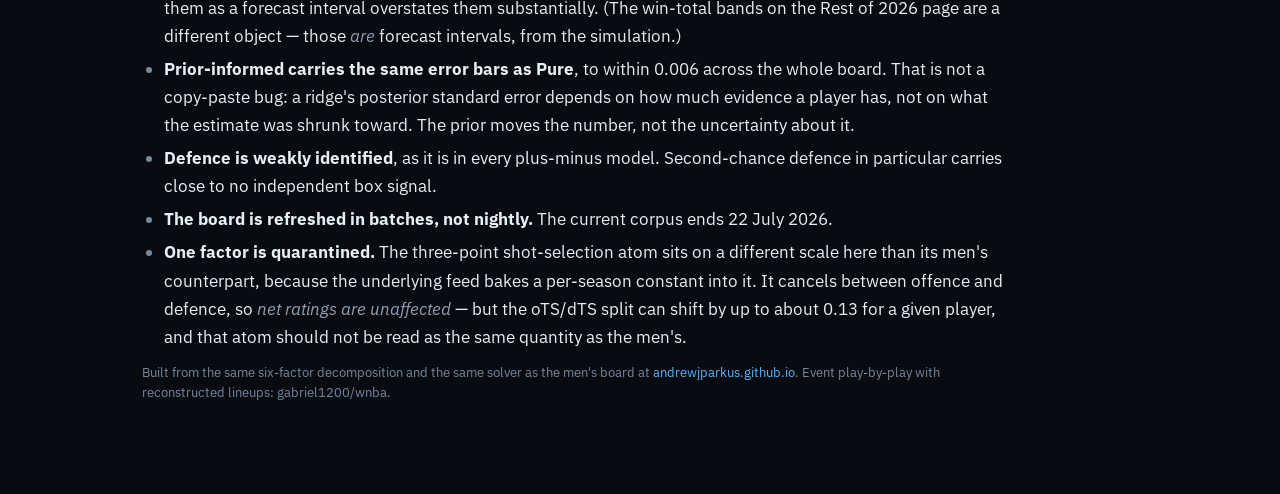
==== commit d1e10ba3: "Prior-informed mode + Rest of 2026 projection Third rating mode (in-ridge WNBA box prior) and a four" ====
--- a/model.html
+++ b/model.html
@@ -95,20 +95,57 @@
     shrinkage&rdquo;, not &ldquo;the WNBA is proven to want exactly this&rdquo;. It is measured,
     not assumed, and it is not resolved.</div>
 
-    <h2 id="modes">Two modes, and the two that are missing</h2>
+    <h2 id="modes">Three modes, and the one that is missing</h2>
     <p><strong>Pure RAPM</strong> is the default: the lineup data with no prior at all.
     <strong>Box prior</strong> is a separate box-score model of the same six factors, fit only
-    on WNBA box stats, shown at its own scale.</p>
-    <p>The men's site has two more modes. Neither is here, and the reasons are worth stating
-    rather than hiding behind a missing button:</p>
-    <ul>
-      <li><strong>Prior-informed</strong> there is a daily blend of box score <em>and</em> a
-      commercial NBA metric. There is no WNBA equivalent of that metric, so the same label
-      over a different estimator would misrepresent it.</li>
-      <li><strong>Latent</strong> there fuses a player's separate league stints into one
-      continuous curve. With a single league there is nothing to fuse; it would be an identity
-      function wearing a meaningful name.</li>
-    </ul>
+    on WNBA box stats, shown at its own scale. <strong>Prior-informed</strong> is the solve run
+    with that box model as its shrinkage target instead of zero.</p>
+
+    <h3>What Prior-informed actually is</h3>
+    <p>Regularized plus-minus works by pulling every player toward a default. Ordinarily that
+    default is zero &mdash; &ldquo;assume average until the possessions say otherwise&rdquo;.
+    Prior-informed replaces zero with <em>what this player's box score predicts</em>, per factor,
+    per game-day. The prior goes <em>inside</em> the solve, not on top of it, so it is not a blend:
+    a player with a lot of on-court evidence has a likelihood strong enough to overrule their prior,
+    and a twenty-minute rookie does not.</p>
+    <p>That gradient is measurable, and it matters, because &ldquo;this board is mostly its
+    prior&rdquo; is a fair criticism of some public metrics. On the last game-day, sorting the 300
+    rated players into five equal groups by possession exposure, the share of each player's rating
+    that comes from the prior runs from <strong>0.66 for the least-exposed fifth down to 0.20 for
+    the most-exposed</strong> &mdash; <strong>0.285</strong> across the league weighted by exposure.
+    Worked ends: Alyssa Thomas, with 216 games of box score behind her, has a prior of
+    <code>+2.01</code> and the possessions shrink away half of it. A player with a hundred
+    possessions keeps almost all of hers.</p>
+    <p><strong>It predicts real games better.</strong> Same 42 walk-forward two-week blocks, same
+    1,026 held-out games, no leakage: out-of-time game-margin RMSE falls from <strong>12.551 to
+    12.483</strong>, with a game-clustered paired bootstrap of <strong>+0.068, 95% CI [0.019,
+    0.118]</strong>. That excludes zero, so the improvement is real &mdash; and it is also
+    <em>small</em> &mdash; the interval runs from about a fiftieth of a point of margin to about an
+    eighth &mdash; and it is one league, one corpus, one walk-forward. Accuracy on the winner goes
+    68.6% &rarr; 69.4%.</p>
+    <div class="callout"><strong>Two things about this board that look like bugs and are not.</strong>
+    <br>(1) <strong>It is not centred on zero.</strong> The box maps are fit weighted by possessions,
+    so their prediction for a rarely-used player sits below the possession-weighted average. The
+    league mean net moves from &minus;0.04 on Pure to &minus;0.18 here. Read the ordering, not the
+    level, and do not compute a replacement-level line off it.
+    <br>(2) <strong>The biggest movers are thin-exposure players moving DOWN</strong>, not stars
+    moving up. Cassandre Prosper goes from <code>+0.05</code> to <code>&minus;2.54</code> on 22
+    box games, because her box score is the worst in the corpus and there are not enough
+    possessions to argue. If a rookie looks harshly rated here, that is the prior, by
+    construction. Pure is one click away and has no opinion about her box score.</div>
+    <p>Two honest limits. <strong>It is box-only</strong> &mdash; the men's version of this mode
+    also folds in a commercial plus-minus metric, and no WNBA equivalent exists to fold in, so this
+    is a strictly thinner prior wearing the same name. And <strong>the defensive half barely
+    moves</strong>: of the eight underlying quantities the solve estimates, only two carry any
+    out-of-sample defensive signal in a box score (turnovers and free throws), so only those two
+    are wired up. Second-chance defence has a prior of nothing and is left shrinking toward zero,
+    which is why <code>dSC</code> is almost identical between Pure and Prior-informed. Nearly all
+    of the margin improvement above is offensive.</p>
+
+    <h3>The mode that is still missing</h3>
+    <p>The men's site has a fourth mode, <strong>Latent</strong>, which fuses a player's separate
+    league stints into one continuous curve. With a single league there is nothing to fuse; it
+    would be an identity function wearing a meaningful name. It is absent rather than aliased.</p>
 
     <h2 id="accuracy">How accurate is it?</h2>
     <p>The honest answer is that <strong>we do not know as well as we know it for the men's
@@ -121,11 +158,57 @@
     The only accuracy statement that is fully ours to make is the one above: out-of-time
     game-margin RMSE of <strong>12.61</strong> across seven forward cuts and 1,063 held-out
     games, against <strong>14.14</strong> for predicting nothing. That is a real edge and it is
-    also the entire external check that exists.</p>
+    also the entire external check that exists. (A second, finer-grained harness &mdash; 42
+    two-week walk-forward blocks over 1,026 games &mdash; is what the Prior-informed comparison
+    above is measured on: 12.551 for Pure against 12.483 for Prior-informed. Two harnesses, two
+    slightly different numbers for the same board; neither is a third opinion about it.)</p>
     <div class="callout"><strong>What this means for a reader:</strong> treat the ordering near
     the top of the board as informative and the third decimal as noise. A wrong choice
     somewhere in this pipeline would produce a board that still looked entirely plausible,
     because nothing outside it is currently in a position to object.</div>
+
+    <h2 id="projection">Projecting the rest of 2026</h2>
+    <p>The <a href="projection.html">Rest of 2026</a> page simulates the <strong>128
+    regular-season games</strong> remaining after the board's last day (28 July &ndash; 24
+    September) plus the playoffs, <strong>10,000 times</strong>. The chain is short and every link
+    is measured on WNBA data only:</p>
+    <ul>
+      <li><strong>Team strength</strong> is the minute-weighted sum of the five on-floor board
+      ratings, with minutes taken from each team's last 10 games and normalized to 200
+      player-minutes per team per game &mdash; a WNBA game is 40 minutes with five on the floor,
+      not the NBA's 240.</li>
+      <li><strong>The game model</strong> is fit on this board and borrows nothing from the men's:
+      home advantage <strong>+1.83</strong> points, a strength-to-margin slope of
+      <strong>1.144</strong>, and a residual sd of <strong>12.60</strong>. The slope above 1 is
+      expected &mdash; a shrunk board under-disperses against realised margins.</li>
+      <li><strong>The variance is split, not stacked.</strong> That 12.60 already contains the
+      board's own error about each team, so simulating a season with all of it as per-game noise
+      would make win totals too narrow. The persistent per-team piece is measured off weekly
+      forward cuts (52 team-seasons) at <strong>1.33 points</strong> and taken out, leaving
+      <strong>12.46</strong> per game. Single-game spread is preserved; season spread is not
+      understated.</li>
+      <li><strong>The bracket is assumed</strong>: an eight-team field out of fifteen, seeded
+      league-wide, best-of-3 / 5 / 7. The <em>format</em> is verified &mdash; of all 40,320
+      possible seedings of the 2025 field, three reproduce the 2025 playoffs game for game and all
+      three imply the correct champion &mdash; but that 2026 keeps an eight-team field in an
+      expansion year is an assumption, and the page says so above the table.</li>
+    </ul>
+    <p>As of 22 July: <strong>Minnesota 33.0 projected wins and a 37% title chance</strong>, Las
+    Vegas 30.6 and 27%, Dallas 29.3 and 11%.</p>
+    <div class="callout"><strong>Three caveats, in order of how much they matter.</strong>
+    <br>(1) <strong>There is no injury or availability feed anywhere in this project.</strong> A
+    player who has missed their team's last ten games enters at nearly zero expected minutes even
+    if they are about to return. The loudest live case is Minnesota's Napheesa Collier, who has played
+    exactly one 2026 game. Rather than guess, the page publishes the exact derivative &mdash; what
+    ten more minutes per game is worth in wins &mdash; for every player the window is
+    under-crediting. For Collier a full restoration is about 0.56 wins.
+    <br>(2) <strong>Team strength is frozen at 22 July</strong> and does not drift, age or respond
+    to a trade over the remaining eight weeks.
+    <br>(3) <strong>The projection runs on the Pure board</strong>, with a game model fit on the
+    Pure board. Prior-informed predicts margins slightly better, so it would be the better basis
+    &mdash; but it needs its own re-fit slope (a less-shrunk board wants a smaller one), and reusing
+    the Pure slope on it would widen every band by about 7%. Doing it properly is a re-fit, not a
+    switch, and it has not been done yet.</div>
 
     <h2 id="data">The data</h2>
     <p>2022&ndash;2026 regular season plus 2022&ndash;2025 playoffs: <strong>1,263 games,
@@ -144,12 +227,22 @@
 
     <h2 id="limits">Limits</h2>
     <ul>
-      <li><strong>No forward projection.</strong> The men's site projects the next season. That
-      needs a game model, a minutes model and a schedule spine, none of which exist for the
-      WNBA. There is no tab for it rather than an empty one.</li>
       <li><strong>No cross-league comparison, ever.</strong> See the first section.</li>
-      <li><strong>The confidence bands describe what already happened</strong>, not what will.
-      They are wide, and reading them as a forecast interval overstates them substantially.</li>
+      <li><strong>No minutes forecast.</strong> The projection uses a ten-game recency window in
+      place of one. Widening or narrowing that window is a measured dead end &mdash; every
+      alternative from three games to season-long lands inside the noise &mdash; so the missing
+      piece is an availability model, not a bigger window.</li>
+      <li><strong>No individual player projection.</strong> The men's site projects five years of
+      each player's trajectory. That needs an aging curve fit on far more league-seasons than five,
+      so there is no player forecast here, only a team one.</li>
+      <li><strong>The bands on the Explorer describe what already happened</strong>, not what
+      will. They are wide, and reading them as a forecast interval overstates them
+      substantially. (The win-total bands on the Rest of 2026 page are a different object &mdash;
+      those <em>are</em> forecast intervals, from the simulation.)</li>
+      <li><strong>Prior-informed carries the same error bars as Pure</strong>, to within 0.006
+      across the whole board. That is not a copy-paste bug: a ridge's posterior standard error
+      depends on how much evidence a player has, not on what the estimate was shrunk toward.
+      The prior moves the number, not the uncertainty about it.</li>
       <li><strong>Defence is weakly identified</strong>, as it is in every plus-minus model.
       Second-chance defence in particular carries close to no independent box signal.</li>
       <li><strong>The board is refreshed in batches, not nightly.</strong> The current corpus
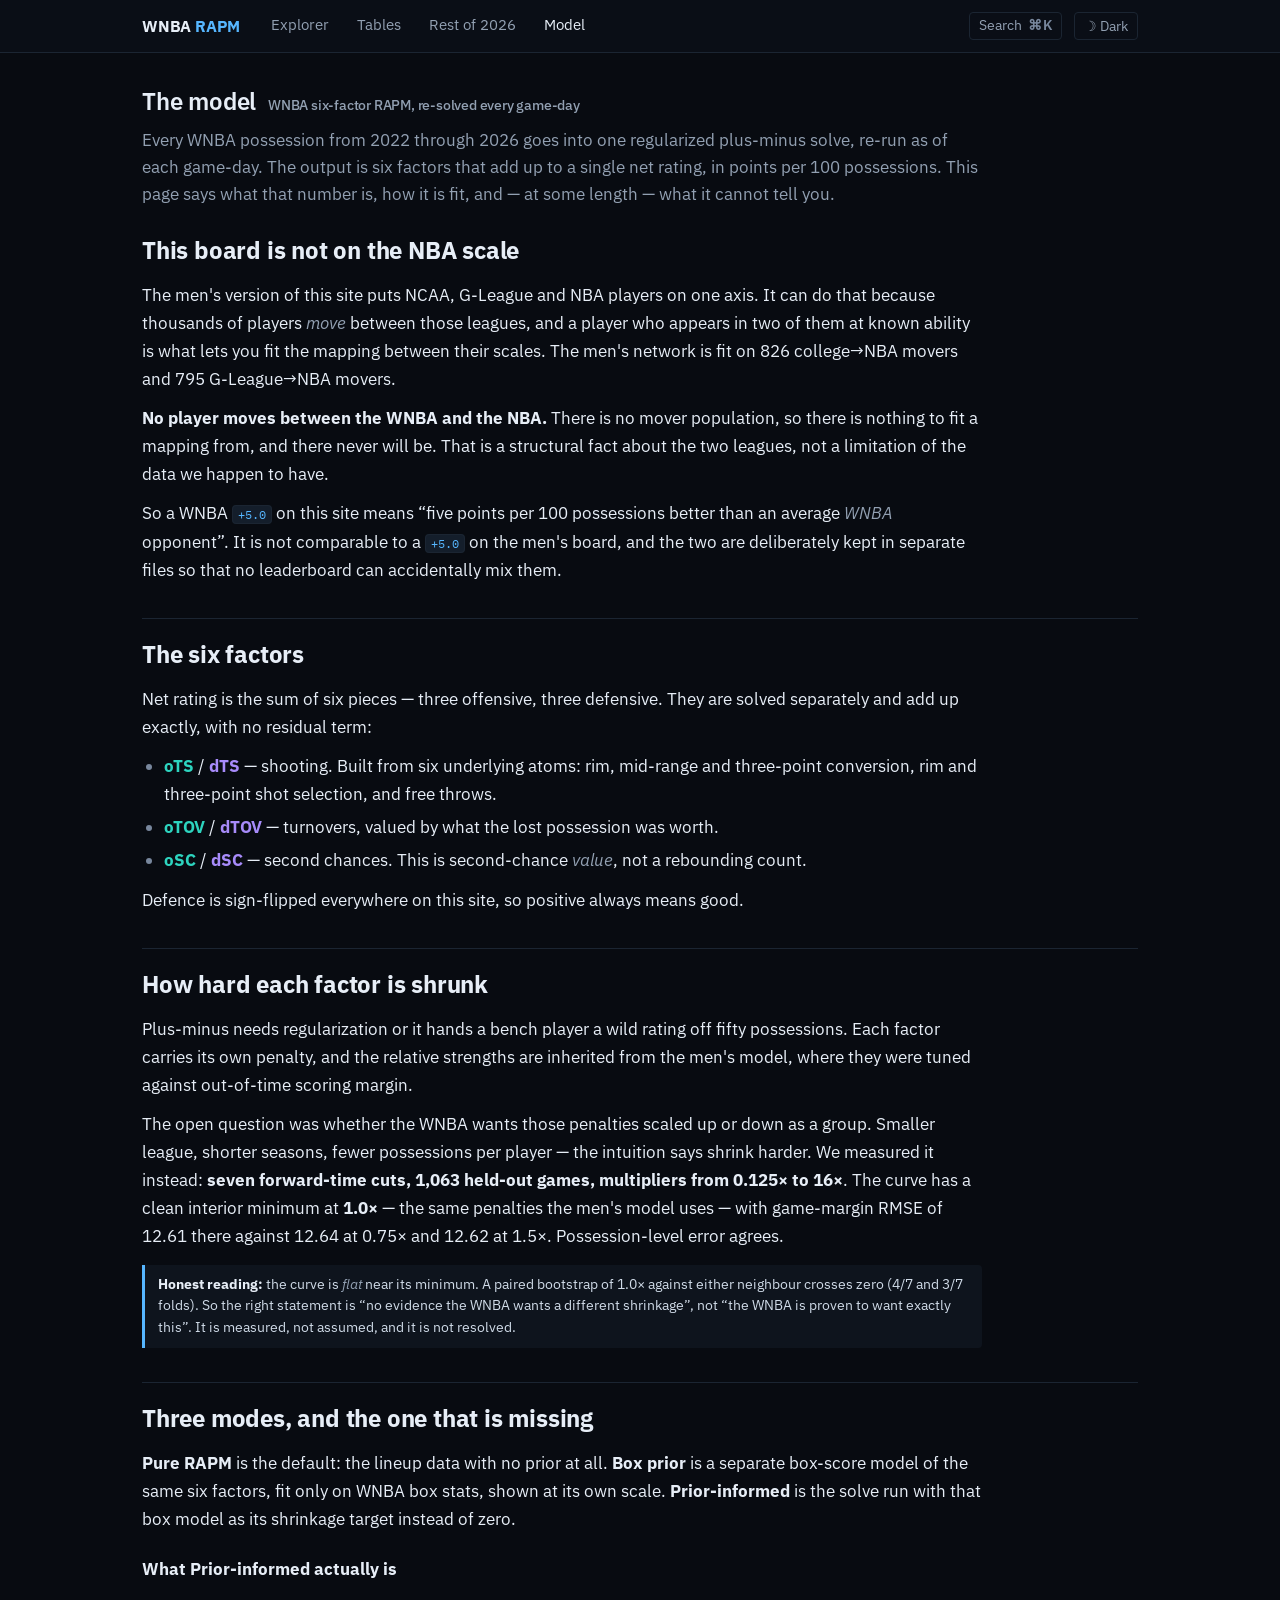
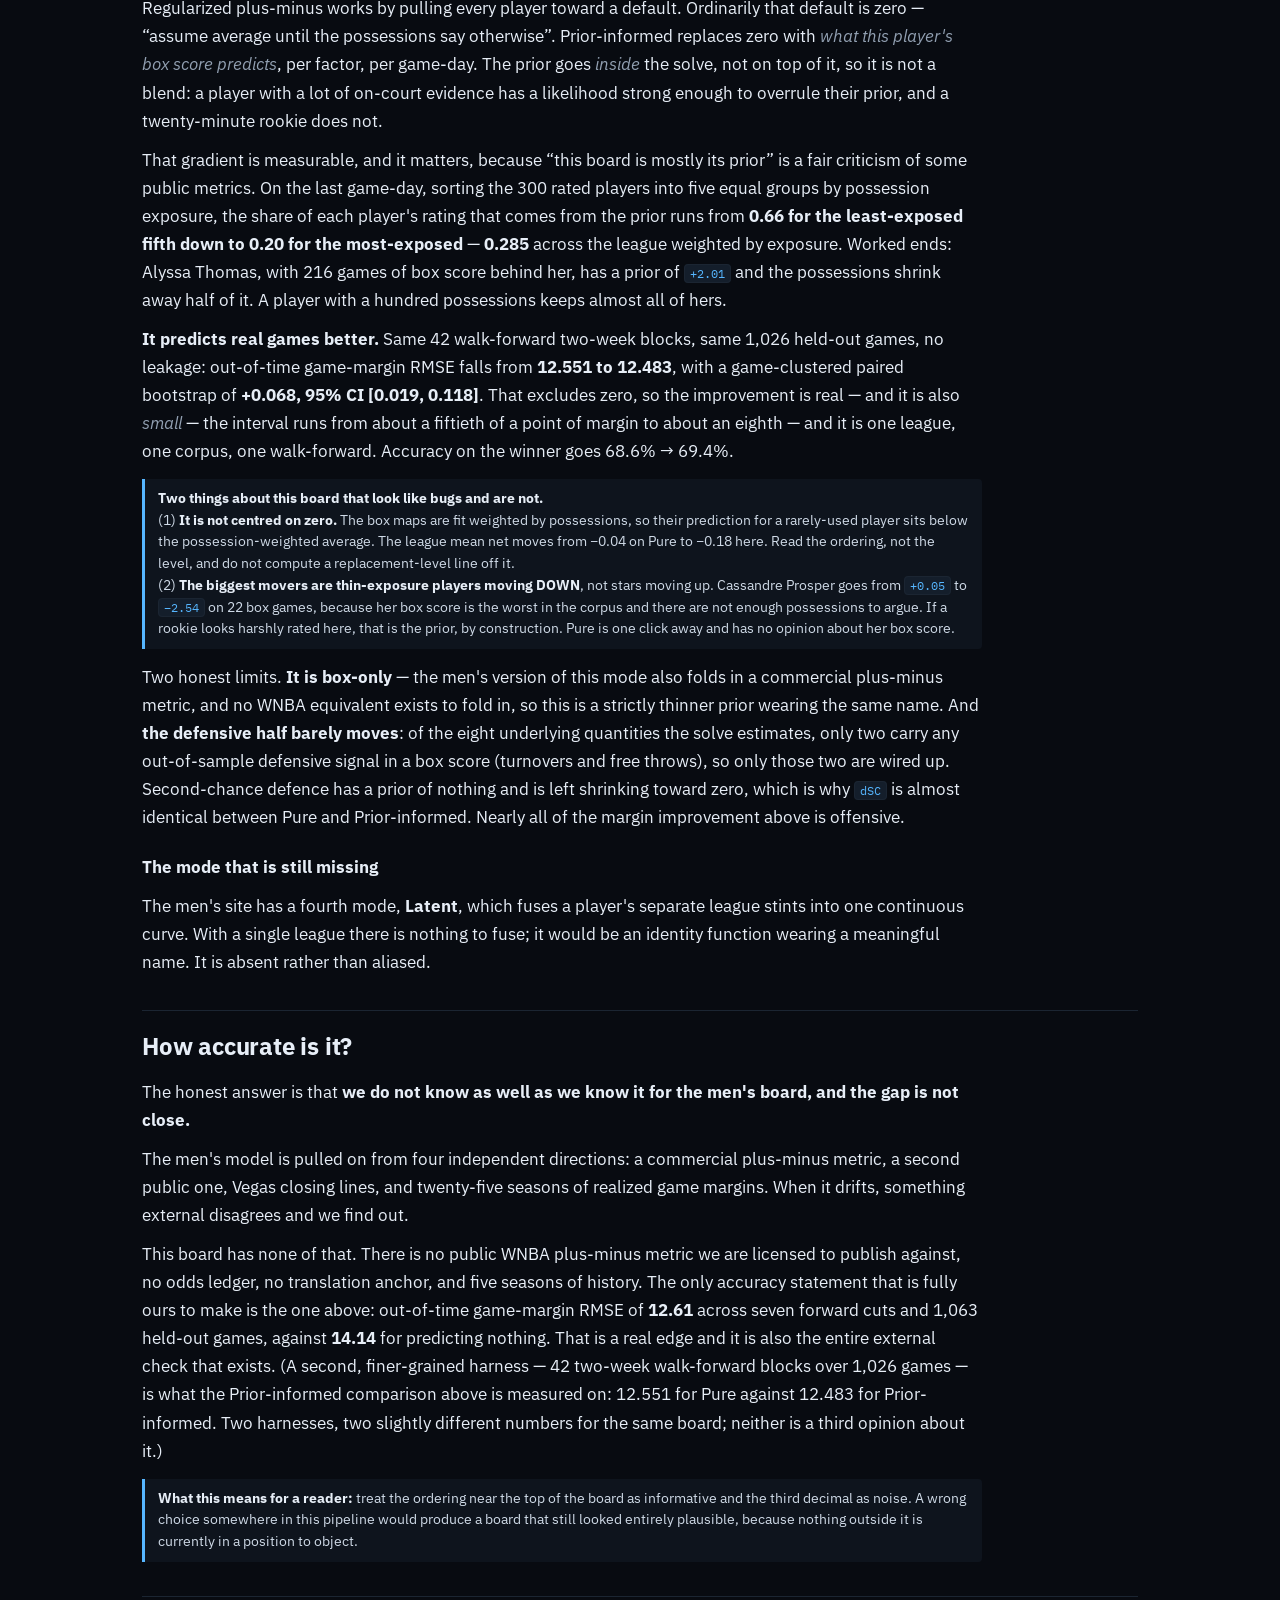
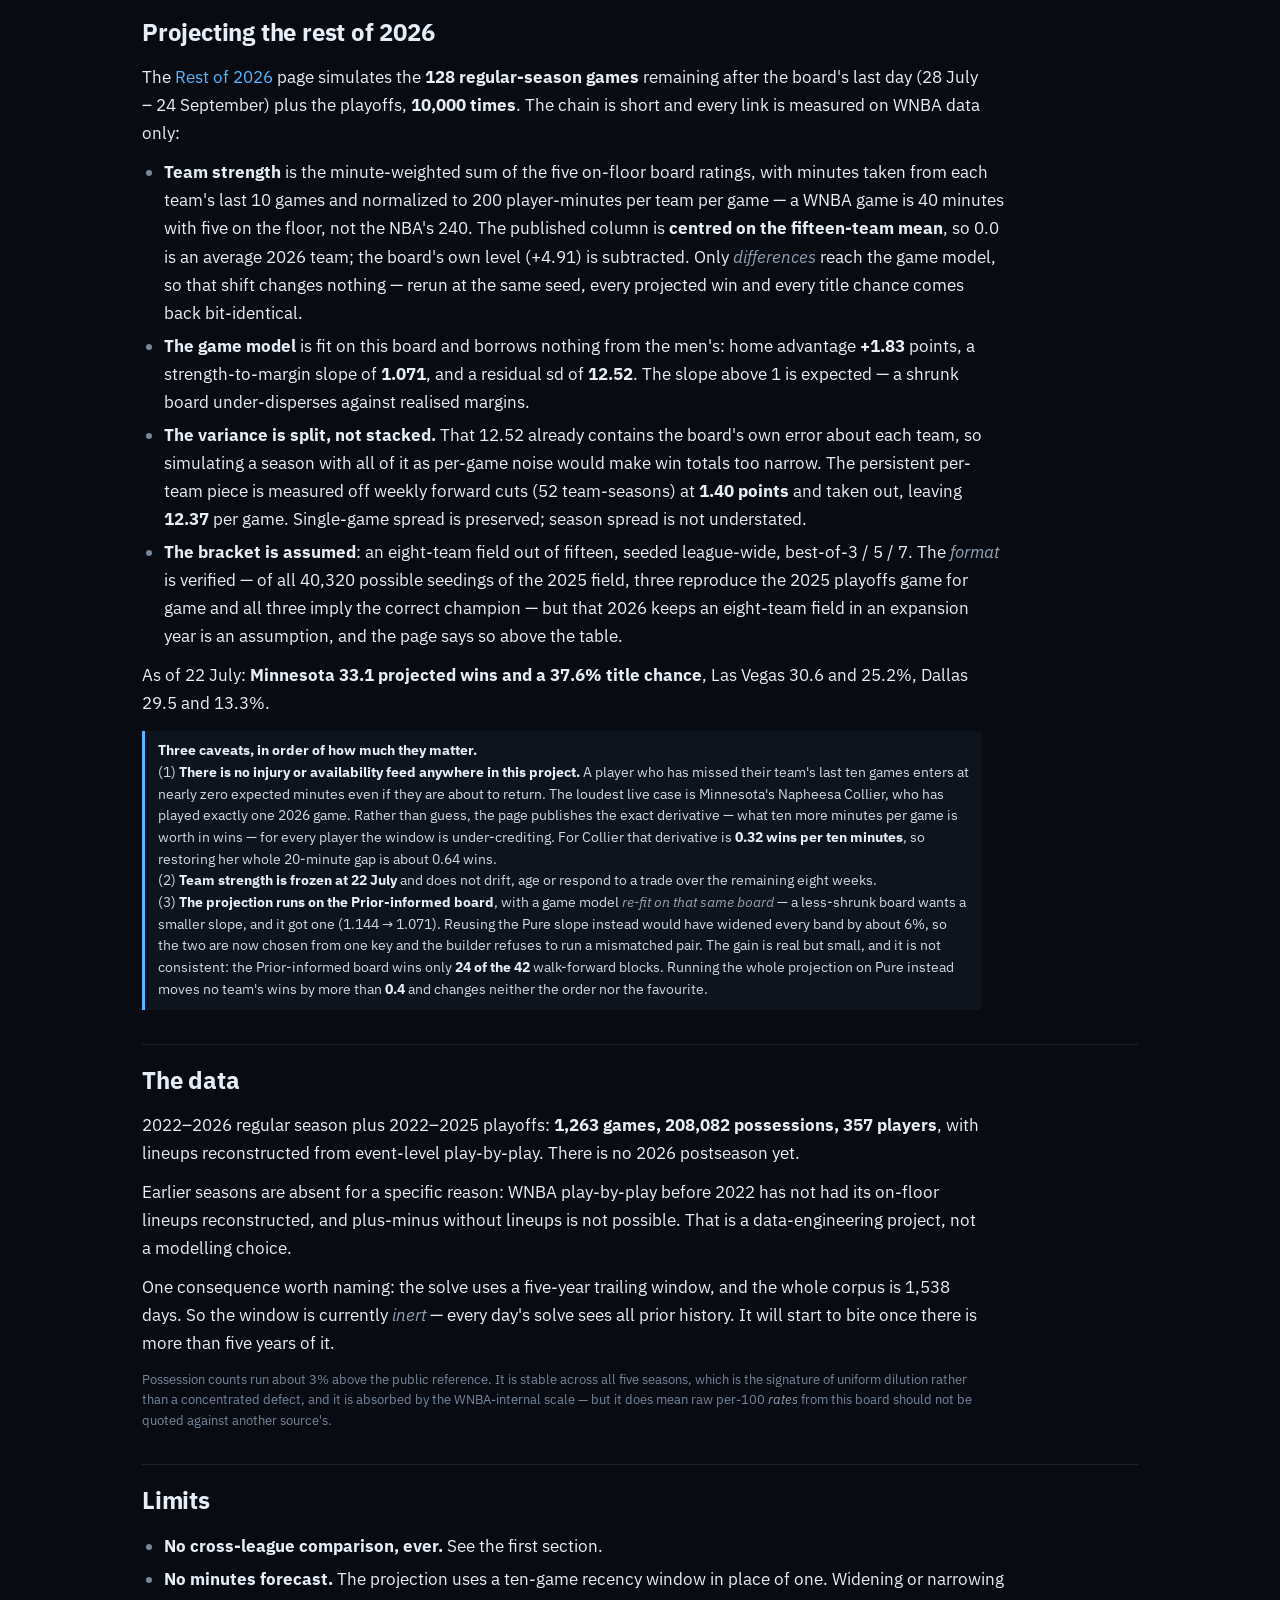
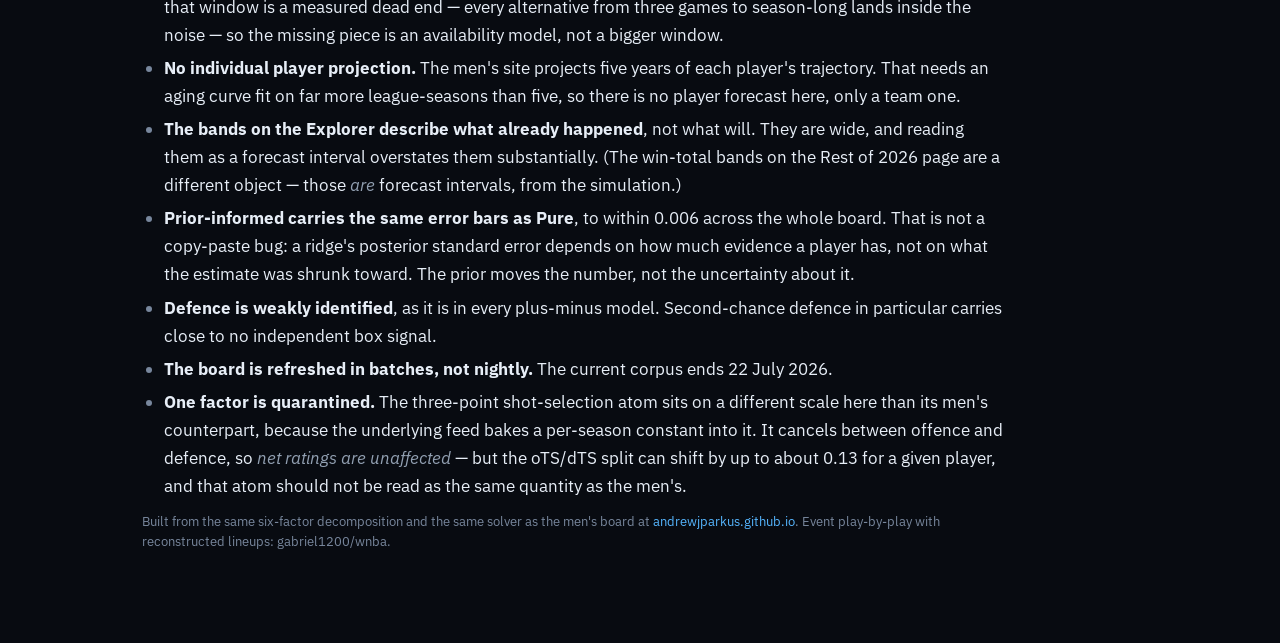
==== commit 49d15234: "Team identity, per-team pages, prior-informed projection, centred strength - 15 franchise colour the" ====
--- a/model.html
+++ b/model.html
@@ -176,16 +176,19 @@
       <li><strong>Team strength</strong> is the minute-weighted sum of the five on-floor board
       ratings, with minutes taken from each team's last 10 games and normalized to 200
       player-minutes per team per game &mdash; a WNBA game is 40 minutes with five on the floor,
-      not the NBA's 240.</li>
+      not the NBA's 240. The published column is <strong>centred on the fifteen-team mean</strong>,
+      so 0.0 is an average 2026 team; the board's own level (+4.91) is subtracted. Only
+      <em>differences</em> reach the game model, so that shift changes nothing &mdash; rerun at the
+      same seed, every projected win and every title chance comes back bit-identical.</li>
       <li><strong>The game model</strong> is fit on this board and borrows nothing from the men's:
       home advantage <strong>+1.83</strong> points, a strength-to-margin slope of
-      <strong>1.144</strong>, and a residual sd of <strong>12.60</strong>. The slope above 1 is
+      <strong>1.071</strong>, and a residual sd of <strong>12.52</strong>. The slope above 1 is
       expected &mdash; a shrunk board under-disperses against realised margins.</li>
-      <li><strong>The variance is split, not stacked.</strong> That 12.60 already contains the
+      <li><strong>The variance is split, not stacked.</strong> That 12.52 already contains the
       board's own error about each team, so simulating a season with all of it as per-game noise
       would make win totals too narrow. The persistent per-team piece is measured off weekly
-      forward cuts (52 team-seasons) at <strong>1.33 points</strong> and taken out, leaving
-      <strong>12.46</strong> per game. Single-game spread is preserved; season spread is not
+      forward cuts (52 team-seasons) at <strong>1.40 points</strong> and taken out, leaving
+      <strong>12.37</strong> per game. Single-game spread is preserved; season spread is not
       understated.</li>
       <li><strong>The bracket is assumed</strong>: an eight-team field out of fifteen, seeded
       league-wide, best-of-3 / 5 / 7. The <em>format</em> is verified &mdash; of all 40,320
@@ -193,22 +196,28 @@
       three imply the correct champion &mdash; but that 2026 keeps an eight-team field in an
       expansion year is an assumption, and the page says so above the table.</li>
     </ul>
-    <p>As of 22 July: <strong>Minnesota 33.0 projected wins and a 37% title chance</strong>, Las
-    Vegas 30.6 and 27%, Dallas 29.3 and 11%.</p>
+    <!-- Quoted to one decimal, matching the Rest of 2026 page exactly. Two pages rounding the
+         same simulation differently ("38%" here against "37.6%" there) reads as two numbers. -->
+    <p>As of 22 July: <strong>Minnesota 33.1 projected wins and a 37.6% title chance</strong>, Las
+    Vegas 30.6 and 25.2%, Dallas 29.5 and 13.3%.</p>
     <div class="callout"><strong>Three caveats, in order of how much they matter.</strong>
     <br>(1) <strong>There is no injury or availability feed anywhere in this project.</strong> A
     player who has missed their team's last ten games enters at nearly zero expected minutes even
     if they are about to return. The loudest live case is Minnesota's Napheesa Collier, who has played
     exactly one 2026 game. Rather than guess, the page publishes the exact derivative &mdash; what
     ten more minutes per game is worth in wins &mdash; for every player the window is
-    under-crediting. For Collier a full restoration is about 0.56 wins.
+    under-crediting. For Collier that derivative is <strong>0.32 wins per ten minutes</strong>, so
+    restoring her whole 20-minute gap is about 0.64 wins.
     <br>(2) <strong>Team strength is frozen at 22 July</strong> and does not drift, age or respond
     to a trade over the remaining eight weeks.
-    <br>(3) <strong>The projection runs on the Pure board</strong>, with a game model fit on the
-    Pure board. Prior-informed predicts margins slightly better, so it would be the better basis
-    &mdash; but it needs its own re-fit slope (a less-shrunk board wants a smaller one), and reusing
-    the Pure slope on it would widen every band by about 7%. Doing it properly is a re-fit, not a
-    switch, and it has not been done yet.</div>
+    <br>(3) <strong>The projection runs on the Prior-informed board</strong>, with a game model
+    <em>re-fit on that same board</em> &mdash; a less-shrunk board wants a smaller slope, and it got
+    one (1.144 &rarr; 1.071). Reusing the Pure slope instead would have widened every band by about
+    6%, so the two are now chosen from one key and the builder refuses to run a mismatched pair.
+    The gain is real but small, and it is not consistent: the Prior-informed board wins only
+    <strong>24 of the 42</strong> walk-forward blocks. Running the whole projection on Pure instead
+    moves no team's wins by more than <strong>0.4</strong> and changes neither the order nor the
+    favourite.</div>
 
     <h2 id="data">The data</h2>
     <p>2022&ndash;2026 regular season plus 2022&ndash;2025 playoffs: <strong>1,263 games,
--- a/site.css
+++ b/site.css
@@ -302,3 +302,138 @@
   h1{font-size:18px}
   .kpis{grid-template-columns:repeat(auto-fit,minmax(110px,1fr))}
 }
+
+
+/* ============================================================================
+   WNBA TEAM IDENTITY (.wt-*) — generated by research/wnba/fork_site_html.py.
+   The shared half of ask 1: the logo plate, the team chip, the tinted panel
+   header, and the switcher rail. The pages own their layout; these own the
+   franchise's appearance, so two pages cannot invent two vocabularies.
+
+   WHO SETS WHAT. window.applyTeamTheme(tri) puts nine properties on :root —
+     --team        the 3:1 MARK colour (fills, bars, borders, rings)
+     --team-2      the second channel: the franchise's SECONDARY, same floor.
+                   ATL/IND share a red and DAL/MIN/WAS share a navy, so this is
+                   the only thing that separates five of the fifteen clubs.
+     --team-ink    the 4.5:1 TEXT colour. Never paint text with --team.
+     --team-on     pure #fff or #000, for text sitting ON a --team fill
+     --team-tint   solid hex, panel + ~5% of the accent (hero cards)
+     --team-hover  solid hex, panel + ~14% (row hover)
+     --team-line   rgba of the accent at the smallest alpha that is still a
+                   certified 3:1 mark on the tinted card
+     --team-wash   rgba at 3:1 on --panel-2 (bands, tracks)
+     --team-soft   rgba(.34), for section rules only — NOT a mark
+   Every one is solved against the CURRENT theme's surfaces, so re-call
+   applyTeamTheme() on the theme toggle or the guarantees go stale. Each rule
+   below carries its own var(..., fallback) so an unthemed page still renders.
+   ========================================================================== */
+
+/* ---- logo plate ----------------------------------------------------------- */
+/* THE PLATE IS NOT DECORATION. These are ESPN's own PNGs and most WNBA marks are
+   dark-on-transparent — GSV is 62% black, LVA 58%, NYL 51%, TOR a single #441D36
+   plum — so on the dark theme they would be an invisible smudge. Near-white plate
+   + --line ring is the men's .pc-badge treatment and the only thing that makes an
+   arbitrary third-party raster legible on BOTH themes. Fixed white in both themes
+   ON PURPOSE: the logo's own inks are fixed, so a theme-following plate would
+   break exactly one of the two. .wt-logo alone (plate:false) is for marks already
+   on a plate of their own. */
+.wt-logo{object-fit:contain;flex:0 0 auto;display:block}
+.wt-plate{background:#fff;border:1px solid var(--line);border-radius:50%;padding:3px;
+  box-shadow:0 1px 3px rgba(0,0,0,.35)}
+.wt-plate.sq{border-radius:var(--r-1)}
+@media(max-width:400px){.wt-plate{padding:2px}}
+
+/* ---- team chip ------------------------------------------------------------ */
+/* The atom for "this row is a team": plate + tricode, the franchise's own ring.
+   Sized off --fs-* so it moves with the type ramp. As an <a> it is a link and
+   takes the ring on hover; as a <span> it is a label. The 2px --team-2 stripe on
+   the right is the second channel — it is what tells DAL from MIN from WAS at a
+   glance when all three derive the same navy. */
+.wt-chip{display:inline-flex;align-items:center;gap:var(--sp-2);min-width:0;
+  padding:4px 4px 4px 5px;border:1px solid var(--line);border-radius:999px;
+  background:var(--panel);text-decoration:none;font-size:var(--fs-2);font-weight:600;
+  color:var(--team-ink,var(--text));position:relative;overflow:hidden}
+.wt-chip .wt-tri{font-family:var(--font-mono);font-weight:600;letter-spacing:.3px;
+  padding-right:var(--sp-2)}
+.wt-chip .wt-nm{color:var(--muted);font-weight:500;white-space:nowrap;overflow:hidden;
+  text-overflow:ellipsis}
+.wt-chip::after{content:'';position:absolute;right:0;top:0;bottom:0;width:3px;
+  background:var(--team-2,var(--team,var(--accent)))}
+a.wt-chip:hover{border-color:var(--team-line,var(--accent));background:var(--team-hover,var(--panel-2))}
+.wt-chip.on{border-color:var(--team-line,var(--accent));background:var(--team-tint,var(--panel-2))}
+
+/* ---- team tag ------------------------------------------------------------- */
+/* The franchise-fill pill, --team-on for its label (pure white or pure black,
+   whichever measures further from the fill). Same role as the men's
+   .forwardtag; named separately so it cannot inherit that page's margins. */
+.wt-tag{display:inline-block;font-size:11px;font-weight:800;letter-spacing:.5px;
+  text-transform:uppercase;border-radius:999px;padding:2px 8px;vertical-align:middle;
+  color:var(--team-on,var(--accent-ink));background:var(--team,var(--accent))}
+
+/* ---- tinted panel header -------------------------------------------------- */
+/* A panel modifier, NOT a new card: .panel.wt-hero keeps whatever .panel the page
+   defines and adds the franchise. The tint is a SOLID hex solved to stay inside
+   the luminance range the inks were certified against, so text on a hero card is
+   provably no worse off than on the row-hover plate the whole site already ships.
+   The 3px top rule is the loudest the franchise gets — a full-bleed brand fill
+   would put every readout on an uncertified ground. */
+/* THE SELECTOR IS .panel.wt-hero (0-2-0), NOT .wt-hero (0-1-0), and that is load-bearing.
+   No page gets .panel from this file — every page defines its own
+   `.panel{background:var(--panel);border:1px solid var(--line)}` in its own <style>, which
+   is parsed AFTER this stylesheet is linked. At equal specificity the later rule wins, so a
+   bare `.wt-hero` loses both the tint and the 3px rule to the page's own .panel. MEASURED:
+   projection.html's hero came back rgb(14,20,29) = plain --panel with a 1px --line top edge
+   while --team-tint was #111925 and --team #4676b4, i.e. the franchise silently did not land.
+   team.html had already worked around this with a local .panel.wt-hero copy; fixing it here
+   instead means the component behaves the same on every page and no page needs the override. */
+.panel.wt-hero{background:var(--team-tint,var(--panel));border-top:3px solid var(--team,var(--accent))}
+.wt-hero>.phead,.wt-htop{border-bottom-color:var(--team-soft,var(--line))}
+.wt-name{color:var(--team-ink,var(--accent))}
+/* identity row: plate + name/tricode + readouts. Wraps, so a phone stacks it. */
+.wt-ident{display:flex;align-items:center;gap:var(--sp-3);flex-wrap:wrap;min-width:0}
+.wt-ident .wt-who{flex:1 1 220px;min-width:0}
+.wt-ident h1,.wt-ident h2{margin:0;display:flex;align-items:center;gap:var(--sp-2);flex-wrap:wrap}
+.wt-ident .wt-sub{color:var(--muted);font-size:var(--fs-1);margin-top:2px}
+.wt-ident .wt-sub b{color:var(--text);font-weight:600}
+
+/* ---- switcher rail -------------------------------------------------------- */
+/* Fifteen franchises will not wrap onto a 390px screen and must not become a
+   15-row list, so the rail SCROLLS on one line and each item carries its OWN
+   colours inline: --wt-a is that team's accent (3:1, the ring) and --wt-i its ink
+   (4.5:1, the label). They are per-item, so the rail can show fifteen franchises
+   at once while --team-* still describes the page's one selected team.
+   -webkit-overflow-scrolling + scroll-snap so a thumb-flick lands on an item. */
+.wt-rail{display:flex;gap:var(--sp-2);overflow-x:auto;padding:var(--sp-1) 0 var(--sp-2);
+  scroll-snap-type:x proximity;-webkit-overflow-scrolling:touch;scrollbar-width:thin}
+.wt-rail::-webkit-scrollbar{height:6px}
+.wt-rail::-webkit-scrollbar-thumb{background:var(--line);border-radius:3px}
+.wt-rail>*{scroll-snap-align:start;flex:0 0 auto}
+.wt-rail a{display:flex;flex-direction:column;align-items:center;gap:2px;text-decoration:none;
+  padding:var(--sp-2) 10px;border:1px solid var(--line);border-radius:var(--r-1);
+  background:var(--panel);min-width:60px}
+.wt-rail a .wt-tri{font-family:var(--font-mono);font-size:var(--fs-1);font-weight:600;
+  color:var(--muted);letter-spacing:.3px}
+.wt-rail a:hover{border-color:var(--wt-a,var(--accent))}
+.wt-rail a:hover .wt-tri{color:var(--wt-i,var(--text))}
+.wt-rail a.on{border-color:var(--wt-a,var(--accent));box-shadow:inset 0 -3px 0 var(--wt-a,var(--accent))}
+.wt-rail a.on .wt-tri{color:var(--wt-i,var(--text))}
+
+/* ---- length encodings ----------------------------------------------------- */
+/* A bar in the franchise's mark colour, on a track that is the same colour at the
+   smallest alpha that still reads as a 3:1 mark on --panel-2. Two rules rather
+   than a component because every page draws a different length; what they must
+   share is WHICH colour is the fill and which is the track. */
+.wt-track{position:relative;background:var(--panel-2);border:1px solid var(--line);
+  border-radius:2px;overflow:hidden}
+.wt-fill{position:absolute;left:0;top:0;bottom:0;background:var(--team,var(--accent))}
+.wt-fill.alt{background:var(--team-2,var(--accent))}
+.wt-fill-lab{font-size:11px;font-weight:700;color:var(--team-on,var(--accent-ink))}
+.wt-band{background:var(--team-wash,var(--panel-2))}
+
+/* ---- focus, scoped ------------------------------------------------------- */
+/* The franchise owns the focus ring INSIDE a themed region only. Scoped to
+   .wt-scope so the shared top nav and command palette keep the site's own ring —
+   the men's page scopes this to .wrap, which would have caught nav.js's palette
+   on a page that renders it inside the wrap. */
+.wt-scope :focus-visible{outline:2px solid var(--team,var(--accent));outline-offset:2px;
+  border-radius:2px}
